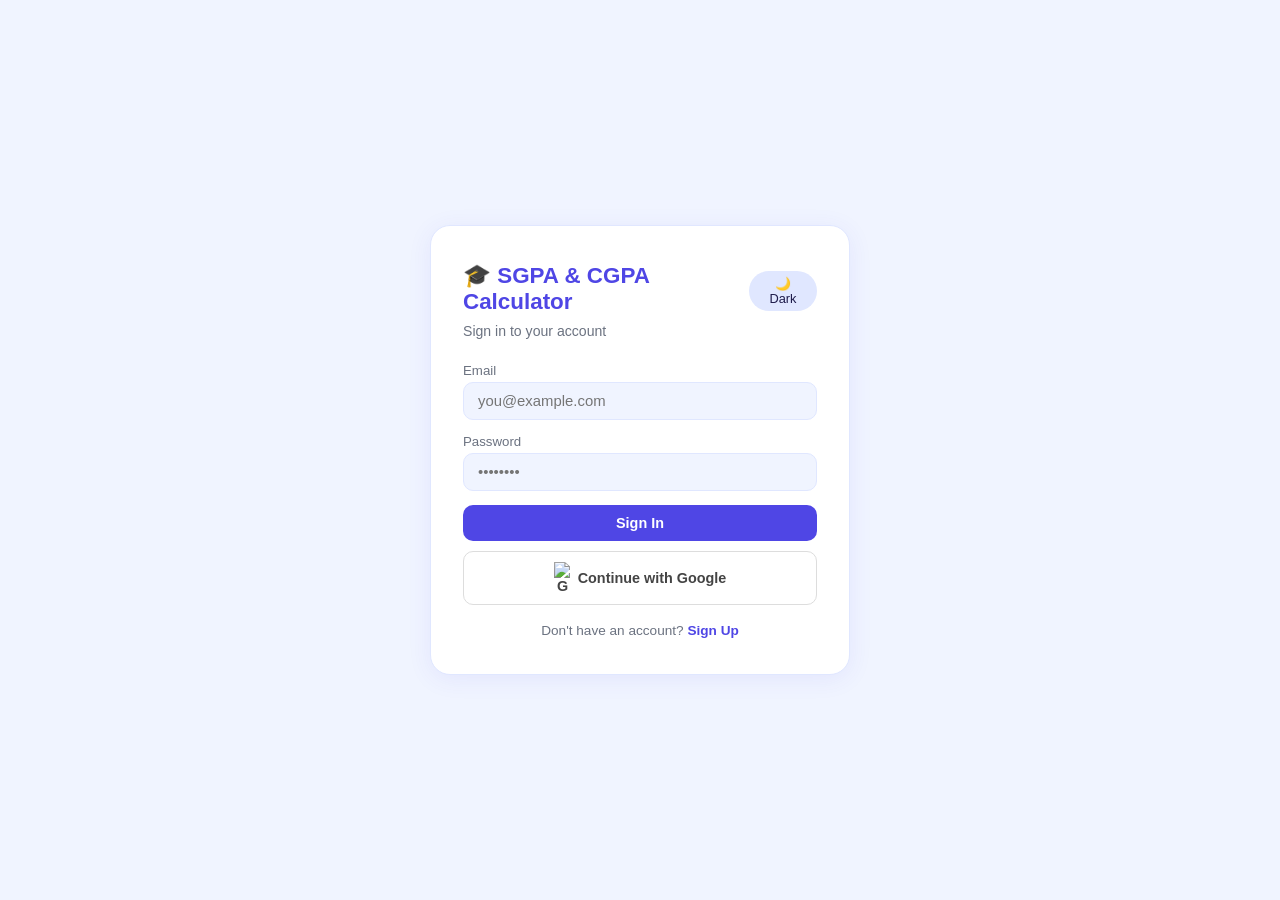
==== index.html @ bb7c7a01 "NEW FILES Madhu this is sgpa & cgpa calculator" ====
<!DOCTYPE html>
<html lang="en" data-theme="light">
<head>
  <meta charset="UTF-8"/>
  <meta name="viewport" content="width=device-width, initial-scale=1.0"/>
  <title>Login — SGPA & CGPA  Calculator</title>
  <link rel="stylesheet" href="style.css"/>
</head>
<body>
<div class="auth-wrap">
  <div class="auth-card">
    <div class="auth-top">
      <h2>&#127891; SGPA & CGPA  Calculator</h2>
      <button class="dark-toggle" onclick="toggleDark()" style="background:var(--border);color:var(--text);border:none;padding:5px 12px;border-radius:20px;cursor:pointer;font-size:.8rem;">&#127769; Dark</button>
    </div>
    <p class="subtitle" id="authSubtitle">Sign in to your account</p>

    <!-- Login -->
    <div id="loginForm">
      <div class="form-group">
        <label>Email</label>
        <input type="email" id="loginEmail" placeholder="you@example.com"/>
      </div>
      <div class="form-group">
        <label>Password</label>
        <input type="password" id="loginPassword" placeholder="&#8226;&#8226;&#8226;&#8226;&#8226;&#8226;&#8226;&#8226;"/>
      </div>
      <div id="loginError" class="error"></div>
      <button class="btn btn-primary btn-full" onclick="handleLogin()">Sign In</button>
      <button class="btn btn-google" onclick="handleGoogle('login')">
        <img src="https://www.gstatic.com/firebasejs/ui/2.0.0/images/auth/google.svg" width="18" alt="G"/> Continue with Google
      </button>
      <div class="auth-switch">Don't have an account? <a onclick="switchForm('signup')">Sign Up</a></div>
    </div>

    <!-- Signup -->
    <div id="signupForm" style="display:none;">
      <div class="form-group">
        <label>Full Name</label>
        <input type="text" id="signupName" placeholder="Your Name"/>
      </div>
      <div class="form-group">
        <label>Email</label>
        <input type="email" id="signupEmail" placeholder="you@example.com"/>
      </div>
      <div class="form-group">
        <label>Password</label>
        <input type="password" id="signupPassword" placeholder="Min 6 characters"/>
      </div>
      <div id="signupError" class="error"></div>
      <button class="btn btn-primary btn-full" onclick="handleSignup()">Create Account</button>
      <button class="btn btn-google" onclick="handleGoogle('signup')">
        <img src="https://www.gstatic.com/firebasejs/ui/2.0.0/images/auth/google.svg" width="18" alt="G"/> Continue with Google
      </button>
      <div class="auth-switch">Already have an account? <a onclick="switchForm('login')">Sign In</a></div>
    </div>
  </div>
</div>

<script type="module">
  import { redirectIfLoggedIn, signUp, signIn, googleSignIn, friendlyError, initDarkMode, toggleDark } from "./app.js";
  window.toggleDark = toggleDark;
  initDarkMode();
  redirectIfLoggedIn();

  window.switchForm = mode => {
    const login = mode === "login";
    document.getElementById("loginForm").style.display  = login ? "" : "none";
    document.getElementById("signupForm").style.display = login ? "none" : "";
    document.getElementById("authSubtitle").textContent = login ? "Sign in to your account" : "Create a new account";
    document.getElementById("loginError").textContent   = "";
    document.getElementById("signupError").textContent  = "";
  };

  window.handleLogin = async () => {
    const email = document.getElementById("loginEmail").value.trim();
    const pass  = document.getElementById("loginPassword").value;
    const err   = document.getElementById("loginError");
    err.textContent = "";
    if (!email || !pass) { err.textContent = "Please fill in all fields."; return; }
    try { await signIn(email, pass); location.href = "dashboard.html"; }
    catch(e) { err.textContent = friendlyError(e.code); }
  };

  window.handleSignup = async () => {
    const name  = document.getElementById("signupName").value.trim();
    const email = document.getElementById("signupEmail").value.trim();
    const pass  = document.getElementById("signupPassword").value;
    const err   = document.getElementById("signupError");
    err.textContent = "";
    if (!name || !email || !pass) { err.textContent = "Please fill in all fields."; return; }
    if (pass.length < 6) { err.textContent = "Password must be at least 6 characters."; return; }
    try { await signUp(name, email, pass); location.href = "dashboard.html"; }
    catch(e) { err.textContent = friendlyError(e.code); }
  };

  window.handleGoogle = async form => {
    const errId = form === "signup" ? "signupError" : "loginError";
    try { await googleSignIn(); location.href = "dashboard.html"; }
    catch(e) { document.getElementById(errId).textContent = friendlyError(e.code); }
  };

  document.addEventListener("keydown", e => {
    if (e.key !== "Enter") return;
    const loginVisible = document.getElementById("loginForm").style.display !== "none";
    loginVisible ? handleLogin() : handleSignup();
  });
</script>
</body>
</html>
---- style.css ----
:root {
  --bg:#f0f4ff; --card:#ffffff; --primary:#4f46e5; --primary-light:#818cf8;
  --text:#1e1b4b; --subtext:#6b7280; --border:#e0e7ff;
  --success:#10b981; --danger:#ef4444;
  --shadow:0 4px 24px rgba(79,70,229,0.08);
}
[data-theme="dark"] {
  --bg:#0f172a; --card:#1e293b; --primary:#818cf8; --primary-light:#4f46e5;
  --text:#e2e8f0; --subtext:#94a3b8; --border:#334155;
  --shadow:0 4px 24px rgba(0,0,0,0.3);
}
*{box-sizing:border-box;margin:0;padding:0;}
body{font-family:'Segoe UI',sans-serif;background:var(--bg);color:var(--text);
  transition:background .3s,color .3s;min-height:100vh;}

/* header */
header{background:var(--primary);color:#fff;padding:14px 24px;display:flex;
  align-items:center;justify-content:space-between;position:sticky;top:0;z-index:100;
  box-shadow:0 2px 12px rgba(79,70,229,.3);}
header h1{font-size:1.1rem;font-weight:700;}
header p{font-size:.72rem;opacity:.85;}
.header-right{display:flex;align-items:center;gap:10px;}
.dark-toggle,.logout-btn{background:rgba(255,255,255,.2);border:none;color:#fff;
  padding:6px 14px;border-radius:20px;cursor:pointer;font-size:.82rem;transition:background .2s;}
.dark-toggle:hover,.logout-btn:hover{background:rgba(255,255,255,.35);}
.user-chip{font-size:.76rem;background:rgba(255,255,255,.15);padding:4px 12px;
  border-radius:20px;max-width:160px;overflow:hidden;text-overflow:ellipsis;white-space:nowrap;}

/* nav */
nav{display:flex;gap:4px;background:var(--card);padding:10px 24px;
  border-bottom:1px solid var(--border);overflow-x:auto;}
nav a{padding:8px 16px;border-radius:8px;text-decoration:none;color:var(--subtext);
  font-size:.88rem;font-weight:500;white-space:nowrap;transition:all .2s;}
nav a.active,nav a:hover{background:var(--primary);color:#fff;}

/* page */
.page{padding:24px;max-width:860px;margin:0 auto;}

/* card */
.card{background:var(--card);border-radius:16px;padding:24px;
  box-shadow:var(--shadow);border:1px solid var(--border);margin-bottom:20px;}
.card h2{font-size:1.05rem;margin-bottom:16px;color:var(--primary);}

/* form */
label{font-size:.83rem;color:var(--subtext);display:block;margin-bottom:4px;}
select,input[type="number"],input[type="text"],
input[type="email"],input[type="password"]{
  width:100%;padding:10px 14px;border:1.5px solid var(--border);border-radius:10px;
  background:var(--bg);color:var(--text);font-size:.93rem;outline:none;transition:border .2s;}
select:focus,input:focus{border-color:var(--primary);}
.form-group{margin-bottom:14px;}

/* buttons */
.btn{padding:10px 22px;border:none;border-radius:10px;cursor:pointer;
  font-size:.9rem;font-weight:600;transition:all .2s;display:inline-flex;
  align-items:center;gap:6px;text-decoration:none;}
.btn-primary{background:var(--primary);color:#fff;}
.btn-primary:hover{opacity:.88;}
.btn-danger{background:var(--danger);color:#fff;}
.btn-danger:hover{opacity:.88;}
.btn-success{background:var(--success);color:#fff;}
.btn-success:hover{opacity:.88;}
.btn-outline{background:transparent;border:1.5px solid var(--primary);color:var(--primary);}
.btn-outline:hover{background:var(--primary);color:#fff;}
.btn-google{background:#fff;color:#444;border:1.5px solid #ddd;width:100%;
  justify-content:center;margin-top:10px;font-weight:600;}
.btn-google:hover{background:#f5f5f5;}
.btn-full{width:100%;justify-content:center;}
.btn-row{display:flex;gap:10px;flex-wrap:wrap;margin-top:16px;}
.btn-sm{padding:6px 14px;font-size:.82rem;}

/* subject rows */
.subject-row{display:grid;grid-template-columns:2fr 1fr 1fr auto;
  gap:10px;align-items:end;margin-bottom:12px;}
@media(max-width:600px){
  .subject-row{grid-template-columns:1fr 1fr;}
  .subject-row .sub-name{grid-column:1/-1;}
  .subject-row .remove-btn{grid-column:1/-1;}
}
.remove-btn{background:var(--danger);color:#fff;border:none;border-radius:8px;
  padding:10px 14px;cursor:pointer;font-size:1rem;}

/* result boxes */
.result-box{background:linear-gradient(135deg,var(--primary),var(--primary-light));
  color:#fff;border-radius:14px;padding:20px 24px;text-align:center;margin-top:16px;}
.result-box .value{font-size:2.6rem;font-weight:800;}
.result-box .sub{font-size:.88rem;opacity:.85;margin-top:3px;}
.result-box .perf{font-size:.95rem;font-weight:700;margin-top:6px;}
.cgpa-result-box{background:linear-gradient(135deg,#10b981,#059669);
  color:#fff;border-radius:14px;padding:20px 24px;text-align:center;margin-top:16px;}
.cgpa-result-box .value{font-size:2.6rem;font-weight:800;}
.cgpa-result-box .sub{font-size:.88rem;opacity:.85;margin-top:3px;}
.cgpa-result-box .perf{font-size:.95rem;font-weight:700;margin-top:6px;}

/* semester list */
.semester-list{display:flex;flex-direction:column;gap:10px;}
.sem-item{display:flex;align-items:center;justify-content:space-between;
  background:var(--bg);border:1.5px solid var(--border);border-radius:10px;padding:12px 16px;}
.sem-item .sem-info span{font-weight:600;}
.sem-item .sgpa-val{color:var(--primary);font-size:1.05rem;font-weight:700;}
.sem-actions{display:flex;align-items:center;gap:8px;}

/* badge */
.badge{display:inline-block;padding:3px 10px;border-radius:20px;font-size:.76rem;
  font-weight:600;background:var(--primary);color:#fff;margin-left:8px;}

/* grade table */
.table-wrap{overflow-x:auto;-webkit-overflow-scrolling:touch;}
.grade-table{width:100%;border-collapse:collapse;font-size:.88rem;}
.grade-table th,.grade-table td{padding:10px 14px;border:1px solid var(--border);text-align:center;}
.grade-table th{background:var(--primary);color:#fff;}
.grade-table tr:nth-child(even){background:var(--bg);}
@media(max-width:600px){
  .grade-table th,.grade-table td{padding:7px 8px;font-size:.78rem;}
}

/* error / info */
.error{color:var(--danger);font-size:.82rem;margin-top:6px;}
.info{color:var(--subtext);font-size:.85rem;margin-top:6px;}

/* auth */
.auth-wrap{min-height:100vh;display:flex;align-items:center;
  justify-content:center;padding:24px;background:var(--bg);}
.auth-card{background:var(--card);border-radius:20px;padding:36px 32px;
  width:100%;max-width:420px;box-shadow:var(--shadow);border:1px solid var(--border);}
.auth-card h2{font-size:1.4rem;color:var(--primary);margin-bottom:4px;}
.auth-card .subtitle{color:var(--subtext);font-size:.88rem;margin-bottom:24px;}
.auth-top{display:flex;justify-content:space-between;align-items:center;margin-bottom:4px;}
.auth-switch{text-align:center;margin-top:18px;font-size:.85rem;color:var(--subtext);}
.auth-switch a{color:var(--primary);cursor:pointer;font-weight:600;text-decoration:none;}

/* dashboard stats */
.stats-grid{display:grid;grid-template-columns:repeat(auto-fit,minmax(140px,1fr));
  gap:14px;margin-bottom:20px;}
.stat-card{background:var(--card);border:1px solid var(--border);border-radius:14px;
  padding:18px;text-align:center;box-shadow:var(--shadow);}
.stat-card .stat-val{font-size:1.9rem;font-weight:800;color:var(--primary);}
.stat-card .stat-lbl{font-size:.76rem;color:var(--subtext);margin-top:4px;}

/* hero */
.hero{text-align:center;padding:28px 20px 14px;}
.hero h2{font-size:1.6rem;font-weight:800;color:var(--primary);}
.hero p{color:var(--subtext);margin-top:8px;font-size:.93rem;}

/* feature grid */
.feature-grid{display:grid;grid-template-columns:repeat(auto-fit,minmax(160px,1fr));
  gap:14px;margin-top:20px;}
.feature-card{background:var(--card);border:1px solid var(--border);border-radius:14px;
  padding:18px;text-align:center;box-shadow:var(--shadow);}
.feature-card .icon{font-size:1.8rem;margin-bottom:8px;}
.feature-card h3{font-size:.92rem;color:var(--primary);}
.feature-card p{font-size:.8rem;color:var(--subtext);margin-top:4px;}

/* chart */
#sgpaChart{max-height:260px;}

/* sem select row */
.sem-select-row{display:flex;gap:12px;align-items:end;margin-bottom:16px;}
.sem-select-row>div{flex:1;}

/* instructions */
.instructions ol{padding-left:20px;}
.instructions li{margin-bottom:8px;color:var(--subtext);font-size:.9rem;}
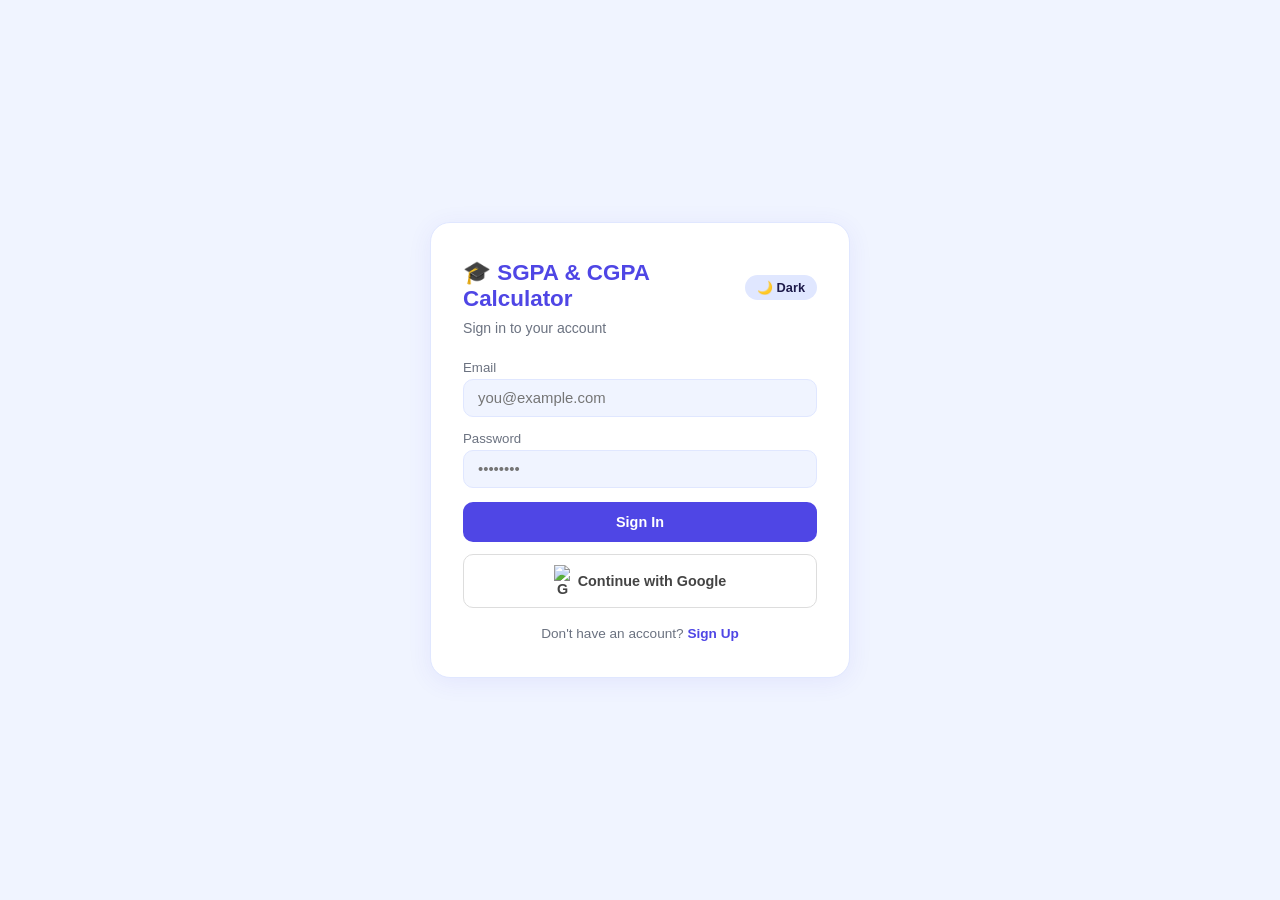
==== commit 60b6e923: "2.2" ====
--- a/index.html
+++ b/index.html
@@ -1,110 +1,120 @@
-<!DOCTYPE html>
-<html lang="en" data-theme="light">
-<head>
-  <meta charset="UTF-8"/>
-  <meta name="viewport" content="width=device-width, initial-scale=1.0"/>
-  <title>Login — SGPA & CGPA  Calculator</title>
-  <link rel="stylesheet" href="style.css"/>
-</head>
-<body>
-<div class="auth-wrap">
-  <div class="auth-card">
-    <div class="auth-top">
-      <h2>&#127891; SGPA & CGPA  Calculator</h2>
-      <button class="dark-toggle" onclick="toggleDark()" style="background:var(--border);color:var(--text);border:none;padding:5px 12px;border-radius:20px;cursor:pointer;font-size:.8rem;">&#127769; Dark</button>
-    </div>
-    <p class="subtitle" id="authSubtitle">Sign in to your account</p>
-
-    <!-- Login -->
-    <div id="loginForm">
-      <div class="form-group">
-        <label>Email</label>
-        <input type="email" id="loginEmail" placeholder="you@example.com"/>
-      </div>
-      <div class="form-group">
-        <label>Password</label>
-        <input type="password" id="loginPassword" placeholder="&#8226;&#8226;&#8226;&#8226;&#8226;&#8226;&#8226;&#8226;"/>
-      </div>
-      <div id="loginError" class="error"></div>
-      <button class="btn btn-primary btn-full" onclick="handleLogin()">Sign In</button>
-      <button class="btn btn-google" onclick="handleGoogle('login')">
-        <img src="https://www.gstatic.com/firebasejs/ui/2.0.0/images/auth/google.svg" width="18" alt="G"/> Continue with Google
-      </button>
-      <div class="auth-switch">Don't have an account? <a onclick="switchForm('signup')">Sign Up</a></div>
-    </div>
-
-    <!-- Signup -->
-    <div id="signupForm" style="display:none;">
-      <div class="form-group">
-        <label>Full Name</label>
-        <input type="text" id="signupName" placeholder="Your Name"/>
-      </div>
-      <div class="form-group">
-        <label>Email</label>
-        <input type="email" id="signupEmail" placeholder="you@example.com"/>
-      </div>
-      <div class="form-group">
-        <label>Password</label>
-        <input type="password" id="signupPassword" placeholder="Min 6 characters"/>
-      </div>
-      <div id="signupError" class="error"></div>
-      <button class="btn btn-primary btn-full" onclick="handleSignup()">Create Account</button>
-      <button class="btn btn-google" onclick="handleGoogle('signup')">
-        <img src="https://www.gstatic.com/firebasejs/ui/2.0.0/images/auth/google.svg" width="18" alt="G"/> Continue with Google
-      </button>
-      <div class="auth-switch">Already have an account? <a onclick="switchForm('login')">Sign In</a></div>
-    </div>
-  </div>
-</div>
-
-<script type="module">
-  import { redirectIfLoggedIn, signUp, signIn, googleSignIn, friendlyError, initDarkMode, toggleDark } from "./app.js";
-  window.toggleDark = toggleDark;
-  initDarkMode();
-  redirectIfLoggedIn();
-
-  window.switchForm = mode => {
-    const login = mode === "login";
-    document.getElementById("loginForm").style.display  = login ? "" : "none";
-    document.getElementById("signupForm").style.display = login ? "none" : "";
-    document.getElementById("authSubtitle").textContent = login ? "Sign in to your account" : "Create a new account";
-    document.getElementById("loginError").textContent   = "";
-    document.getElementById("signupError").textContent  = "";
-  };
-
-  window.handleLogin = async () => {
-    const email = document.getElementById("loginEmail").value.trim();
-    const pass  = document.getElementById("loginPassword").value;
-    const err   = document.getElementById("loginError");
-    err.textContent = "";
-    if (!email || !pass) { err.textContent = "Please fill in all fields."; return; }
-    try { await signIn(email, pass); location.href = "dashboard.html"; }
-    catch(e) { err.textContent = friendlyError(e.code); }
-  };
-
-  window.handleSignup = async () => {
-    const name  = document.getElementById("signupName").value.trim();
-    const email = document.getElementById("signupEmail").value.trim();
-    const pass  = document.getElementById("signupPassword").value;
-    const err   = document.getElementById("signupError");
-    err.textContent = "";
-    if (!name || !email || !pass) { err.textContent = "Please fill in all fields."; return; }
-    if (pass.length < 6) { err.textContent = "Password must be at least 6 characters."; return; }
-    try { await signUp(name, email, pass); location.href = "dashboard.html"; }
-    catch(e) { err.textContent = friendlyError(e.code); }
-  };
-
-  window.handleGoogle = async form => {
-    const errId = form === "signup" ? "signupError" : "loginError";
-    try { await googleSignIn(); location.href = "dashboard.html"; }
-    catch(e) { document.getElementById(errId).textContent = friendlyError(e.code); }
-  };
-
-  document.addEventListener("keydown", e => {
-    if (e.key !== "Enter") return;
-    const loginVisible = document.getElementById("loginForm").style.display !== "none";
-    loginVisible ? handleLogin() : handleSignup();
-  });
-</script>
-</body>
-</html>
+<!DOCTYPE html>
+<html lang="en" data-theme="light">
+<head>
+  <meta charset="UTF-8"/>
+  <meta name="viewport" content="width=device-width, initial-scale=1.0"/>
+  <title> — SGPA & CGPA  Calculator</title>
+  <link rel="stylesheet" href="style.css?v=2"/>
+</head>
+<body>
+<div class="auth-wrap">
+  <div class="auth-card">
+    <div class="auth-top">
+      <h2>&#127891; SGPA & CGPA  Calculator</h2>
+      <button class="dark-toggle" onclick="toggleDark()" style="background:var(--border);color:var(--text);border:none;padding:5px 12px;border-radius:20px;cursor:pointer;font-size:.8rem;">&#127769; Dark</button>
+    </div>
+    <p class="subtitle" id="authSubtitle">Sign in to your account</p>
+
+    <!-- Login -->
+    <div id="loginForm">
+      <div class="form-group">
+        <label>Email</label>
+        <input type="email" id="loginEmail" placeholder="you@example.com"/>
+      </div>
+      <div class="form-group">
+        <label>Password</label>
+        <input type="password" id="loginPassword" placeholder="&#8226;&#8226;&#8226;&#8226;&#8226;&#8226;&#8226;&#8226;"/>
+      </div>
+      <div id="loginError" class="error"></div>
+      <button class="btn btn-primary btn-full" onclick="handleLogin()">Sign In</button>
+      <button class="btn btn-google" onclick="handleGoogle('login')">
+        <img src="https://www.gstatic.com/firebasejs/ui/2.0.0/images/auth/google.svg" width="18" alt="G"/> Continue with Google
+      </button>
+      <div class="auth-switch">Don't have an account? <a onclick="switchForm('signup')">Sign Up</a></div>
+    </div>
+
+    <!-- Signup -->
+    <div id="signupForm" style="display:none;">
+      <div class="form-group">
+        <label>Full Name</label>
+        <input type="text" id="signupName" placeholder="Your Name"/>
+      </div>
+      <div class="form-group">
+        <label>Roll Number</label>
+        <input type="text" id="signupRoll" placeholder="Your Roll No"/>
+      </div>
+      <div class="form-group">
+        <label>Branch</label>
+        <input type="text" id="signupBranch" placeholder="Your Branch"/>
+      </div>
+      <div class="form-group">
+        <label>Email</label>
+        <input type="email" id="signupEmail" placeholder="you@example.com"/>
+      </div>
+      <div class="form-group">
+        <label>Password</label>
+        <input type="password" id="signupPassword" placeholder="Min 6 characters"/>
+      </div>
+      <div id="signupError" class="error"></div>
+      <button class="btn btn-primary btn-full" onclick="handleSignup()">Create Account</button>
+      <button class="btn btn-google" onclick="handleGoogle('signup')">
+        <img src="https://www.gstatic.com/firebasejs/ui/2.0.0/images/auth/google.svg" width="18" alt="G"/> Continue with Google
+      </button>
+      <div class="auth-switch">Already have an account? <a onclick="switchForm('login')">Sign In</a></div>
+    </div>
+  </div>
+</div>
+
+<script type="module">
+  import { redirectIfLoggedIn, signUp, signIn, googleSignIn, friendlyError, initDarkMode, toggleDark } from "./app.js";
+  window.toggleDark = toggleDark;
+  initDarkMode();
+  redirectIfLoggedIn();
+
+  window.switchForm = mode => {
+    const login = mode === "login";
+    document.getElementById("loginForm").style.display  = login ? "" : "none";
+    document.getElementById("signupForm").style.display = login ? "none" : "";
+    document.getElementById("authSubtitle").textContent = login ? "Sign in to your account" : "Create a new account";
+    document.getElementById("loginError").textContent   = "";
+    document.getElementById("signupError").textContent  = "";
+  };
+
+  window.handleLogin = async () => {
+    const email = document.getElementById("loginEmail").value.trim();
+    const pass  = document.getElementById("loginPassword").value;
+    const err   = document.getElementById("loginError");
+    err.textContent = "";
+    if (!email || !pass) { err.textContent = "Please fill in all fields."; return; }
+    try { await signIn(email, pass); location.href = "dashboard.html"; }
+    catch(e) { err.textContent = friendlyError(e.code); }
+  };
+
+  window.handleSignup = async () => {
+    const name   = document.getElementById("signupName").value.trim();
+    const roll   = document.getElementById("signupRoll").value.trim();
+    const branch = document.getElementById("signupBranch").value.trim();
+    const email  = document.getElementById("signupEmail").value.trim();
+    const pass   = document.getElementById("signupPassword").value;
+    const err    = document.getElementById("signupError");
+    err.textContent = "";
+    if (!name || !roll || !branch || !email || !pass) { err.textContent = "Please fill in all fields."; return; }
+    if (pass.length < 6) { err.textContent = "Password must be at least 6 characters."; return; }
+    try { await signUp(name, email, pass, roll, branch); location.href = "dashboard.html"; }
+    catch(e) { err.textContent = friendlyError(e.code); }
+  };
+
+  window.handleGoogle = async form => {
+    const errId = form === "signup" ? "signupError" : "loginError";
+    try { await googleSignIn(); location.href = "dashboard.html"; }
+    catch(e) { document.getElementById(errId).textContent = friendlyError(e.code); }
+  };
+
+  document.addEventListener("keydown", e => {
+    if (e.key !== "Enter") return;
+    const loginVisible = document.getElementById("loginForm").style.display !== "none";
+    loginVisible ? handleLogin() : handleSignup();
+  });
+</script>
+</body>
+</html>
--- a/style.css
+++ b/style.css
@@ -13,72 +13,663 @@
 body{font-family:'Segoe UI',sans-serif;background:var(--bg);color:var(--text);
   transition:background .3s,color .3s;min-height:100vh;}
 
-/* header */
-header{background:var(--primary);color:#fff;padding:14px 24px;display:flex;
-  align-items:center;justify-content:space-between;position:sticky;top:0;z-index:100;
-  box-shadow:0 2px 12px rgba(79,70,229,.3);}
-header h1{font-size:1.1rem;font-weight:700;}
-header p{font-size:.72rem;opacity:.85;}
-.header-right{display:flex;align-items:center;gap:10px;}
-.dark-toggle,.logout-btn{background:rgba(255,255,255,.2);border:none;color:#fff;
-  padding:6px 14px;border-radius:20px;cursor:pointer;font-size:.82rem;transition:background .2s;}
-.dark-toggle:hover,.logout-btn:hover{background:rgba(255,255,255,.35);}
-.user-chip{font-size:.76rem;background:rgba(255,255,255,.15);padding:4px 12px;
-  border-radius:20px;max-width:160px;overflow:hidden;text-overflow:ellipsis;white-space:nowrap;}
-
-/* nav */
-nav{display:flex;gap:4px;background:var(--card);padding:10px 24px;
-  border-bottom:1px solid var(--border);overflow-x:auto;}
-nav a{padding:8px 16px;border-radius:8px;text-decoration:none;color:var(--subtext);
-  font-size:.88rem;font-weight:500;white-space:nowrap;transition:all .2s;}
-nav a.active,nav a:hover{background:var(--primary);color:#fff;}
-
-/* page */
-.page{padding:24px;max-width:860px;margin:0 auto;}
-
-/* card */
-.card{background:var(--card);border-radius:16px;padding:24px;
-  box-shadow:var(--shadow);border:1px solid var(--border);margin-bottom:20px;}
-.card h2{font-size:1.05rem;margin-bottom:16px;color:var(--primary);}
-
-/* form */
-label{font-size:.83rem;color:var(--subtext);display:block;margin-bottom:4px;}
+/* mobile viewport fixes */
+@media screen and (max-width: 480px) {
+  body{font-size:14px;}
+  html{font-size:14px;}
+}
+
+/* MOBILE-FIRST HEADER */
+
+/* Base header - Mobile (320px+) */
+.modern-header{
+  width:100%;
+  margin:0;
+  padding:0;
+  position:sticky;
+  top:0;
+  z-index:100;
+  box-shadow:0 6px 24px rgba(79,70,229,0.15);
+}
+
+.header-container{
+  width:100%;
+  background:linear-gradient(135deg, #8b5cf6 0%, #6366f1 100%);
+  color:#fff;
+  padding:12px 16px;
+  display:flex;
+  flex-direction:column;
+  align-items:center;
+  gap:8px;
+  min-height:80px;
+  box-sizing:border-box;
+}
+
+/* Header sections - Mobile */
+.header-left{
+  width:100%;
+  text-align:center;
+}
+.header-left .app-title h1{
+  font-size:1.1rem;
+  font-weight:800;
+  margin:0;
+  letter-spacing:-0.5px;
+}
+
+.header-center{
+  width:100%;
+  text-align:center;
+}
+.welcome-text{
+  font-size:0.9rem;
+  font-weight:600;
+  margin:0;
+  opacity:0.95;
+  letter-spacing:0.3px;
+}
+
+.header-right{
+  width:100%;
+  display:flex;
+  justify-content:center;
+  align-items:center;
+}
+
+.profile-container{
+  width:50px;
+  height:50px;
+  border-radius:50%;
+  border:2px solid rgba(255,255,255,0.95);
+  background:rgba(255,255,255,0.1);
+  box-shadow:0 4px 12px rgba(0,0,0,0.25);
+  padding:0;
+  overflow:hidden;
+  flex-shrink:0;
+}
+
+.profile-image{
+  width:100%;
+  height:100%;
+  border-radius:50%;
+  object-fit:cover;
+  display:block;
+  background:#f0f4ff;
+}
+
+/* Header controls - Mobile */
+.header-controls{
+  width:100%;
+  background:linear-gradient(135deg, rgba(139,92,246,0.9) 0%, rgba(99,102,241,0.9) 100%);
+  padding:8px 16px;
+  display:flex;
+  align-items:center;
+  justify-content:space-between;
+  gap:8px;
+  border-top:1px solid rgba(255,255,255,0.15);
+  box-sizing:border-box;
+}
+
+.dark-toggle,.logout-btn{
+  background:rgba(255,255,255,0.12);
+  border:1px solid rgba(255,255,255,0.3);
+  color:#fff;
+  padding:6px 12px;
+  border-radius:6px;
+  cursor:pointer;
+  font-size:0.75rem;
+  font-weight:600;
+  transition:all 0.3s ease;
+  white-space:nowrap;
+  flex:1;
+  text-align:center;
+}
+
+.dark-toggle:hover,.logout-btn:hover{
+  background:rgba(255,255,255,0.2);
+  border-color:rgba(255,255,255,0.5);
+  transform:translateY(-1px);
+}
+
+.user-chip{
+  font-size:0.7rem;
+  background:rgba(255,255,255,0.12);
+  padding:4px 8px;
+  border-radius:16px;
+  max-width:120px;
+  overflow:hidden;
+  text-overflow:ellipsis;
+  white-space:nowrap;
+  border:1px solid rgba(255,255,255,0.3);
+  color:#fff;
+  flex-shrink:0;
+}
+
+/* Tablet header (768px+) */
+@media(min-width:768px){
+  .header-container{
+    flex-direction:row;
+    justify-content:space-between;
+    padding:16px 24px;
+    min-height:90px;
+    gap:16px;
+  }
+
+  .header-left{
+    flex:0 1 auto;
+    max-width:30%;
+    text-align:left;
+  }
+  .header-left .app-title h1{
+    font-size:1.3rem;
+  }
+
+  .header-center{
+    flex:1;
+    text-align:center;
+    min-width:200px;
+  }
+  .welcome-text{
+    font-size:1rem;
+  }
+
+  .header-right{
+    flex:0 0 auto;
+    justify-content:flex-end;
+  }
+
+  .profile-container{
+    width:60px;
+    height:60px;
+    border-width:3px;
+  }
+
+  .header-controls{
+    padding:10px 24px;
+    justify-content:flex-end;
+    gap:12px;
+  }
+
+  .dark-toggle,.logout-btn{
+    padding:8px 16px;
+    font-size:0.85rem;
+    flex:0 0 auto;
+  }
+
+  .user-chip{
+    font-size:0.8rem;
+    padding:6px 14px;
+    max-width:160px;
+  }
+}
+
+/* Desktop header (1024px+) */
+@media(min-width:1024px){
+  .header-container{
+    padding:20px 32px;
+    min-height:95px;
+  }
+
+  .header-left .app-title h1{
+    font-size:1.4rem;
+  }
+
+  .welcome-text{
+    font-size:1.05rem;
+  }
+
+  .profile-container{
+    width:66px;
+    height:66px;
+  }
+
+  .header-controls{
+    padding:12px 32px;
+  }
+
+  .dark-toggle,.logout-btn{
+    padding:8px 16px;
+  }
+}
+
+/* MOBILE-FIRST NAVIGATION */
+
+/* Base nav - Mobile (320px+) */
+nav{
+  width:100%;
+  display:flex;
+  gap:2px;
+  background:var(--card);
+  padding:8px 12px;
+  border-bottom:1px solid var(--border);
+  overflow-x:auto;
+  -webkit-overflow-scrolling:touch;
+}
+
+nav a{
+  padding:6px 8px;
+  border-radius:6px;
+  text-decoration:none;
+  color:var(--subtext);
+  font-size:0.75rem;
+  font-weight:500;
+  white-space:nowrap;
+  transition:all 0.2s;
+  flex-shrink:0;
+}
+
+nav a.active,nav a:hover{
+  background:var(--primary);
+  color:#fff;
+}
+
+/* Tablet nav (768px+) */
+@media(min-width:768px){
+  nav{
+    padding:10px 20px;
+    gap:4px;
+  }
+
+  nav a{
+    padding:8px 14px;
+    font-size:0.85rem;
+  }
+}
+
+/* Desktop nav (1024px+) */
+@media(min-width:1024px){
+  nav{
+    padding:10px 24px;
+  }
+
+  nav a{
+    padding:8px 16px;
+    font-size:0.88rem;
+  }
+}
+
+/* MOBILE-FIRST APPROACH */
+
+/* Base styles - Mobile First (320px+) */
+.page{
+  width:100%;
+  padding:12px;
+  margin:0;
+  display:grid;
+  grid-template-columns:1fr;
+  gap:16px;
+}
+
+/* Tablet styles (768px+) */
+@media(min-width:768px){
+  .page{
+    padding:20px;
+    gap:20px;
+    max-width:1200px;
+    margin:0 auto;
+  }
+}
+
+/* Desktop styles (1024px+) */
+@media(min-width:1024px){
+  .page{
+    grid-template-columns:1fr 320px;
+    gap:24px;
+    padding:24px;
+  }
+}
+
+/* Large desktop (1200px+) */
+@media(min-width:1200px){
+  .page{
+    max-width:1400px;
+  }
+}
+
+.sidebar{display:flex;flex-direction:column;gap:20px;}
+
+.profile-card{position:sticky;top:90px;}
+.profile-top{display:flex;align-items:center;gap:14px;margin-bottom:18px;}
+.profile-image{width:72px;height:72px;border-radius:18px;overflow:hidden;border:2px solid var(--primary);background:var(--border);}
+.profile-image img{width:100%;height:100%;object-fit:cover;}
+.profile-meta h3{margin:0;font-size:1.05rem;color:var(--primary);}
+.profile-meta p{margin:4px 0 0;color:var(--subtext);font-size:.9rem;}
+.profile-meta .btn-sm{margin-top:10px;padding:6px 10px;}
+
+/* MOBILE-FIRST CARDS */
+
+/* Base cards - Mobile (320px+) */
+.card{
+  width:100%;
+  background:var(--card);
+  border-radius:12px;
+  padding:16px;
+  box-shadow:var(--shadow);
+  border:1px solid var(--border);
+  margin-bottom:16px;
+  box-sizing:border-box;
+}
+
+.card h2{
+  font-size:1.1rem;
+  margin-bottom:12px;
+  color:var(--primary);
+}
+
+/* Tablet cards (768px+) */
+@media(min-width:768px){
+  .card{
+    padding:20px;
+    margin-bottom:20px;
+    border-radius:14px;
+  }
+
+  .card h2{
+    font-size:1.15rem;
+    margin-bottom:14px;
+  }
+}
+
+/* Desktop cards (1024px+) */
+@media(min-width:1024px){
+  .card{
+    padding:24px;
+    margin-bottom:20px;
+    border-radius:16px;
+  }
+
+  .card h2{
+    font-size:1.05rem;
+    margin-bottom:16px;
+  }
+}
+
+/* MOBILE-FIRST FORM ELEMENTS */
+
+/* Base form elements - Mobile (320px+) */
+label{
+  display:block;
+  font-size:0.85rem;
+  color:var(--subtext);
+  margin-bottom:6px;
+  font-weight:500;
+}
+
 select,input[type="number"],input[type="text"],
 input[type="email"],input[type="password"]{
-  width:100%;padding:10px 14px;border:1.5px solid var(--border);border-radius:10px;
-  background:var(--bg);color:var(--text);font-size:.93rem;outline:none;transition:border .2s;}
-select:focus,input:focus{border-color:var(--primary);}
-.form-group{margin-bottom:14px;}
-
-/* buttons */
-.btn{padding:10px 22px;border:none;border-radius:10px;cursor:pointer;
-  font-size:.9rem;font-weight:600;transition:all .2s;display:inline-flex;
-  align-items:center;gap:6px;text-decoration:none;}
-.btn-primary{background:var(--primary);color:#fff;}
-.btn-primary:hover{opacity:.88;}
-.btn-danger{background:var(--danger);color:#fff;}
-.btn-danger:hover{opacity:.88;}
-.btn-success{background:var(--success);color:#fff;}
-.btn-success:hover{opacity:.88;}
-.btn-outline{background:transparent;border:1.5px solid var(--primary);color:var(--primary);}
-.btn-outline:hover{background:var(--primary);color:#fff;}
-.btn-google{background:#fff;color:#444;border:1.5px solid #ddd;width:100%;
-  justify-content:center;margin-top:10px;font-weight:600;}
-.btn-google:hover{background:#f5f5f5;}
-.btn-full{width:100%;justify-content:center;}
-.btn-row{display:flex;gap:10px;flex-wrap:wrap;margin-top:16px;}
-.btn-sm{padding:6px 14px;font-size:.82rem;}
-
-/* subject rows */
-.subject-row{display:grid;grid-template-columns:2fr 1fr 1fr auto;
-  gap:10px;align-items:end;margin-bottom:12px;}
+  width:100%;
+  padding:12px 16px;
+  border:1.5px solid var(--border);
+  border-radius:8px;
+  background:var(--bg);
+  color:var(--text);
+  font-size:16px; /* Prevent iOS zoom */
+  outline:none;
+  transition:border-color 0.2s;
+  box-sizing:border-box;
+}
+
+select:focus,input:focus{
+  border-color:var(--primary);
+}
+
+.form-group{
+  width:100%;
+  margin-bottom:16px;
+}
+
+/* Tablet forms (768px+) */
+@media(min-width:768px){
+  label{
+    font-size:0.83rem;
+    margin-bottom:4px;
+  }
+
+  select,input[type="number"],input[type="text"],
+  input[type="email"],input[type="password"]{
+    padding:10px 14px;
+    font-size:0.93rem;
+    border-radius:10px;
+  }
+
+  .form-group{
+    margin-bottom:14px;
+  }
+}
+
+/* MOBILE-FIRST BUTTONS */
+
+/* Base buttons - Mobile (320px+) */
+.btn{
+  display:inline-flex;
+  align-items:center;
+  justify-content:center;
+  gap:6px;
+  padding:12px 20px;
+  border:none;
+  border-radius:8px;
+  cursor:pointer;
+  font-size:0.9rem;
+  font-weight:600;
+  text-decoration:none;
+  transition:all 0.2s;
+  box-sizing:border-box;
+  min-height:44px; /* Touch target size */
+}
+
+.btn-primary{
+  background:var(--primary);
+  color:#fff;
+}
+
+.btn-primary:hover{
+  opacity:0.88;
+}
+
+.btn-danger{
+  background:var(--danger);
+  color:#fff;
+}
+
+.btn-danger:hover{
+  opacity:0.88;
+}
+
+.btn-success{
+  background:var(--success);
+  color:#fff;
+}
+
+.btn-success:hover{
+  opacity:0.88;
+}
+
+.btn-outline{
+  background:transparent;
+  border:1.5px solid var(--primary);
+  color:var(--primary);
+}
+
+.btn-outline:hover{
+  background:var(--primary);
+  color:#fff;
+}
+
+.btn-google{
+  background:#fff;
+  color:#444;
+  border:1.5px solid #ddd;
+  width:100%;
+  margin-top:12px;
+  font-weight:600;
+}
+
+.btn-google:hover{
+  background:#f5f5f5;
+}
+
+.btn-full{
+  width:100%;
+}
+
+.btn-row{
+  display:flex;
+  gap:8px;
+  flex-wrap:wrap;
+  margin-top:16px;
+}
+
+.btn-sm{
+  padding:8px 16px;
+  font-size:0.8rem;
+  min-height:36px;
+}
+
+/* Tablet buttons (768px+) */
+@media(min-width:768px){
+  .btn{
+    padding:10px 22px;
+    font-size:0.9rem;
+    border-radius:10px;
+    min-height:40px;
+  }
+
+  .btn-row{
+    gap:10px;
+    margin-top:16px;
+  }
+
+  .btn-sm{
+    padding:6px 14px;
+    font-size:0.82rem;
+  }
+}
+
+/* MOBILE-FIRST SUBJECT ROWS */
+
+/* Base subject rows - Mobile (320px+) */
+.subject-header{
+  width:100%;
+  display:grid;
+  grid-template-columns:1fr;
+  gap:8px;
+  align-items:center;
+  margin-bottom:12px;
+  font-size:0.8rem;
+  font-weight:600;
+  color:var(--subtext);
+  box-sizing:border-box;
+}
+
+.subject-header span{
+  padding:4px 8px;
+  background:var(--bg);
+  border-radius:6px;
+  text-align:center;
+  display:none; /* Hide labels on mobile */
+}
+
+.subject-header span:first-child{
+  display:block; /* Show subject name */
+}
+
+.subject-row{
+  width:100%;
+  display:grid;
+  grid-template-columns:1fr;
+  gap:8px;
+  align-items:stretch;
+  margin-bottom:12px;
+  padding:12px;
+  background:var(--card);
+  border-radius:8px;
+  border:1px solid var(--border);
+  box-sizing:border-box;
+}
+
+.subject-row .sub-name{
+  grid-column:1/-1;
+}
+
+.subject-row input, .subject-row select{
+  width:100%;
+  margin-top:0;
+  font-size:16px; /* Prevent iOS zoom */
+  box-sizing:border-box;
+}
+
+.remove-btn{
+  width:100%;
+  background:var(--danger);
+  color:#fff;
+  border:none;
+  border-radius:6px;
+  padding:10px;
+  cursor:pointer;
+  font-size:0.9rem;
+  margin-top:8px;
+  box-sizing:border-box;
+}
+
+/* Tablet subject rows (768px+) */
+@media(min-width:768px){
+  .subject-header{
+    grid-template-columns:2fr 1fr 1fr auto;
+    gap:10px;
+    font-size:0.85rem;
+    margin-bottom:10px;
+  }
+
+  .subject-header span{
+    display:block;
+    padding:0 6px;
+    background:transparent;
+    border-radius:0;
+  }
+
+  .subject-row{
+    grid-template-columns:2fr 1fr 1fr auto;
+    gap:10px;
+    padding:0;
+    background:transparent;
+    border:none;
+    border-radius:0;
+  }
+
+  .subject-row .sub-name label{
+    display:none;
+  }
+
+  .subject-row input, .subject-row select{
+    font-size:0.93rem;
+  }
+
+  .remove-btn{
+    width:auto;
+    margin-top:0;
+    padding:10px 14px;
+    font-size:1rem;
+  }
+}
+
+/* modal */
+.modal{position:fixed;top:0;left:0;width:100%;height:100%;background:rgba(0,0,0,0.5);
+  display:flex;align-items:center;justify-content:center;z-index:1000;}
+.modal-content{background:var(--bg);border-radius:16px;max-width:760px;width:95%;
+  max-height:85vh;overflow-y:auto;box-shadow:0 18px 40px rgba(0,0,0,0.35);}
+.modal-header{display:flex;justify-content:space-between;align-items:center;padding:20px;
+  border-bottom:1px solid var(--border);}
+.modal-header h3{margin:0;color:var(--primary);font-size:1.15rem;}
+.modal-close{background:none;border:none;font-size:1.6rem;color:var(--subtext);cursor:pointer;}
+.modal-body{padding:20px;}
+.modal-footer{display:flex;justify-content:end;gap:10px;padding:20px;border-top:1px solid var(--border);}
+
+/* responsive modal */
 @media(max-width:600px){
-  .subject-row{grid-template-columns:1fr 1fr;}
-  .subject-row .sub-name{grid-column:1/-1;}
-  .subject-row .remove-btn{grid-column:1/-1;}
-}
-.remove-btn{background:var(--danger);color:#fff;border:none;border-radius:8px;
-  padding:10px 14px;cursor:pointer;font-size:1rem;}
+  .modal-content{width:98%;max-height:90vh;}
+  .modal-header, .modal-body, .modal-footer{padding:16px;}
+  .modal-header h3{font-size:1rem;}
+}
 
 /* result boxes */
 .result-box{background:linear-gradient(135deg,var(--primary),var(--primary-light));
@@ -92,6 +683,14 @@
 .cgpa-result-box .sub{font-size:.88rem;opacity:.85;margin-top:3px;}
 .cgpa-result-box .perf{font-size:.95rem;font-weight:700;margin-top:6px;}
 
+/* responsive result boxes */
+@media(max-width:480px){
+  .result-box, .cgpa-result-box{padding:16px 20px;}
+  .result-box .value, .cgpa-result-box .value{font-size:2.2rem;}
+  .result-box .sub, .cgpa-result-box .sub{font-size:.8rem;}
+  .result-box .perf, .cgpa-result-box .perf{font-size:.9rem;}
+}
+
 /* semester list */
 .semester-list{display:flex;flex-direction:column;gap:10px;}
 .sem-item{display:flex;align-items:center;justify-content:space-between;
@@ -99,6 +698,14 @@
 .sem-item .sem-info span{font-weight:600;}
 .sem-item .sgpa-val{color:var(--primary);font-size:1.05rem;font-weight:700;}
 .sem-actions{display:flex;align-items:center;gap:8px;}
+
+/* responsive semester items */
+@media(max-width:480px){
+  .sem-item{flex-direction:column;align-items:flex-start;gap:8px;padding:10px 14px;}
+  .sem-item .sem-info span{font-size:.9rem;}
+  .sem-item .sgpa-val{font-size:1rem;}
+  .sem-actions{align-self:flex-end;}
+}
 
 /* badge */
 .badge{display:inline-block;padding:3px 10px;border-radius:20px;font-size:.76rem;
@@ -129,27 +736,193 @@
 .auth-switch{text-align:center;margin-top:18px;font-size:.85rem;color:var(--subtext);}
 .auth-switch a{color:var(--primary);cursor:pointer;font-weight:600;text-decoration:none;}
 
-/* dashboard stats */
-.stats-grid{display:grid;grid-template-columns:repeat(auto-fit,minmax(140px,1fr));
-  gap:14px;margin-bottom:20px;}
-.stat-card{background:var(--card);border:1px solid var(--border);border-radius:14px;
-  padding:18px;text-align:center;box-shadow:var(--shadow);}
-.stat-card .stat-val{font-size:1.9rem;font-weight:800;color:var(--primary);}
-.stat-card .stat-lbl{font-size:.76rem;color:var(--subtext);margin-top:4px;}
-
-/* hero */
-.hero{text-align:center;padding:28px 20px 14px;}
-.hero h2{font-size:1.6rem;font-weight:800;color:var(--primary);}
-.hero p{color:var(--subtext);margin-top:8px;font-size:.93rem;}
-
-/* feature grid */
-.feature-grid{display:grid;grid-template-columns:repeat(auto-fit,minmax(160px,1fr));
-  gap:14px;margin-top:20px;}
-.feature-card{background:var(--card);border:1px solid var(--border);border-radius:14px;
-  padding:18px;text-align:center;box-shadow:var(--shadow);}
-.feature-card .icon{font-size:1.8rem;margin-bottom:8px;}
-.feature-card h3{font-size:.92rem;color:var(--primary);}
-.feature-card p{font-size:.8rem;color:var(--subtext);margin-top:4px;}
+/* MOBILE-FIRST DASHBOARD COMPONENTS */
+
+/* Stats Grid - Mobile First */
+.stats-grid{
+  width:100%;
+  display:grid;
+  grid-template-columns:repeat(auto-fit,minmax(120px,1fr));
+  gap:12px;
+  margin-bottom:16px;
+}
+
+.stat-card{
+  width:100%;
+  background:var(--card);
+  border:1px solid var(--border);
+  border-radius:12px;
+  padding:14px;
+  text-align:center;
+  box-shadow:var(--shadow);
+  box-sizing:border-box;
+}
+
+.stat-card .stat-val{
+  font-size:1.6rem;
+  font-weight:800;
+  color:var(--primary);
+  display:block;
+}
+
+.stat-card .stat-lbl{
+  font-size:0.75rem;
+  color:var(--subtext);
+  margin-top:4px;
+}
+
+/* Tablet stats (768px+) */
+@media(min-width:768px){
+  .stats-grid{
+    grid-template-columns:repeat(auto-fit,minmax(140px,1fr));
+    gap:14px;
+    margin-bottom:20px;
+  }
+
+  .stat-card{
+    padding:16px;
+    border-radius:14px;
+  }
+
+  .stat-card .stat-val{
+    font-size:1.8rem;
+  }
+
+  .stat-card .stat-lbl{
+    font-size:0.76rem;
+  }
+}
+
+/* Desktop stats (1024px+) */
+@media(min-width:1024px){
+  .stat-card .stat-val{
+    font-size:1.9rem;
+  }
+}
+
+/* Hero Section - Mobile First */
+.hero{
+  width:100%;
+  text-align:center;
+  padding:20px 16px 12px;
+  box-sizing:border-box;
+}
+
+.hero h2{
+  font-size:1.4rem;
+  font-weight:800;
+  color:var(--primary);
+  margin:0;
+}
+
+.hero p{
+  color:var(--subtext);
+  margin-top:8px;
+  font-size:0.9rem;
+  line-height:1.4;
+}
+
+/* Tablet hero (768px+) */
+@media(min-width:768px){
+  .hero{
+    padding:24px 20px 16px;
+  }
+
+  .hero h2{
+    font-size:1.5rem;
+  }
+
+  .hero p{
+    font-size:0.93rem;
+  }
+}
+
+/* Desktop hero (1024px+) */
+@media(min-width:1024px){
+  .hero{
+    padding:28px 20px 14px;
+  }
+
+  .hero h2{
+    font-size:1.6rem;
+  }
+
+  .hero p{
+    font-size:0.95rem;
+  }
+}
+
+/* Feature Grid - Mobile First */
+.feature-grid{
+  width:100%;
+  display:grid;
+  grid-template-columns:1fr;
+  gap:12px;
+  margin-top:16px;
+}
+
+.feature-card{
+  width:100%;
+  background:var(--card);
+  border:1px solid var(--border);
+  border-radius:12px;
+  padding:16px;
+  text-align:center;
+  box-shadow:var(--shadow);
+  box-sizing:border-box;
+}
+
+.feature-card .icon{
+  font-size:1.6rem;
+  margin-bottom:8px;
+  display:block;
+}
+
+.feature-card h3{
+  font-size:0.9rem;
+  color:var(--primary);
+  margin:0;
+}
+
+.feature-card p{
+  font-size:0.8rem;
+  color:var(--subtext);
+  margin-top:4px;
+  line-height:1.4;
+}
+
+/* Tablet features (768px+) */
+@media(min-width:768px){
+  .feature-grid{
+    grid-template-columns:repeat(auto-fit,minmax(160px,1fr));
+    gap:14px;
+    margin-top:20px;
+  }
+
+  .feature-card{
+    padding:18px;
+    border-radius:14px;
+  }
+
+  .feature-card .icon{
+    font-size:1.7rem;
+  }
+
+  .feature-card h3{
+    font-size:0.92rem;
+  }
+
+  .feature-card p{
+    font-size:0.82rem;
+  }
+}
+
+/* Desktop features (1024px+) */
+@media(min-width:1024px){
+  .feature-card .icon{
+    font-size:1.8rem;
+  }
+}
 
 /* chart */
 #sgpaChart{max-height:260px;}
@@ -161,3 +934,70 @@
 /* instructions */
 .instructions ol{padding-left:20px;}
 .instructions li{margin-bottom:8px;color:var(--subtext);font-size:.9rem;}
+
+/* modal */
+.modal{position:fixed;top:0;left:0;width:100%;height:100%;background:rgba(0,0,0,0.5);
+  display:flex;align-items:center;justify-content:center;z-index:1000;}
+.modal-content{background:var(--bg);border-radius:12px;max-width:500px;width:90%;
+  max-height:80vh;overflow-y:auto;box-shadow:0 10px 30px rgba(0,0,0,0.3);}
+.modal-header{display:flex;justify-content:space-between;align-items:center;padding:20px;
+  border-bottom:1px solid var(--border);}
+.modal-header h3{margin:0;color:var(--primary);}
+.modal-close{background:none;border:none;font-size:1.5rem;color:var(--subtext);cursor:pointer;}
+.modal-body{padding:20px;}
+.modal-footer{display:flex;justify-content:end;gap:10px;padding:20px;border-top:1px solid var(--border);}
+
+/* subject row */
+.subject-row{display:flex;gap:12px;align-items:end;margin-bottom:12px;padding:12px;
+  background:var(--card);border-radius:8px;border:1px solid var(--border);}
+.subject-row>div{flex:1;}
+.subject-row .sub-name{flex:2;}
+.subject-row .remove-btn{background:none;border:none;color:var(--danger);cursor:pointer;font-size:1.2rem;}
+
+/* modal */
+.modal{position:fixed;top:0;left:0;width:100%;height:100%;background:rgba(0,0,0,0.5);
+  display:flex;align-items:center;justify-content:center;z-index:1000;}
+.modal-content{background:var(--bg);border-radius:12px;max-width:500px;width:90%;
+  max-height:80vh;overflow-y:auto;box-shadow:0 10px 30px rgba(0,0,0,0.3);}
+.modal-header{display:flex;justify-content:space-between;align-items:center;padding:20px;
+  border-bottom:1px solid var(--border);}
+.modal-header h3{margin:0;color:var(--primary);}
+.modal-close{background:none;border:none;font-size:1.5rem;color:var(--subtext);cursor:pointer;}
+.modal-body{padding:20px;}
+.modal-footer{display:flex;justify-content:end;gap:10px;padding:20px;border-top:1px solid var(--border);}
+
+/* grade table */
+.grade-table{width:100%;border-collapse:collapse;margin-top:10px;}
+.grade-table th, .grade-table td{padding:8px;text-align:left;border:1px solid var(--border);}
+.grade-table th{background:var(--card);font-weight:600;}
+
+/* semester table */
+.semester-table{width:100%;border-collapse:collapse;margin-top:10px;font-size:.92rem;}
+.semester-table th, .semester-table td{padding:12px 14px;text-align:left;border:1px solid var(--border);vertical-align:top;}
+.semester-table th{background:var(--card);font-weight:600;}
+.semester-table td button{margin-right:5px;}
+.subject-list{display:flex;flex-direction:column;gap:6px;}
+.subject-row-preview{font-size:.84rem;color:var(--subtext);}
+.subject-row-preview strong{color:var(--text);}
+@media(max-width:900px){
+  .semester-table th, .semester-table td{padding:10px;}
+}
+@media(max-width:700px){
+  .semester-table, .semester-table thead, .semester-table tbody, .semester-table th, .semester-table td, .semester-table tr{display:block;}
+  .semester-table thead tr{display:none;}
+  .semester-table tr{margin-bottom:16px;}
+  .semester-table td{border:none;position:relative;padding-left:45% !important;}
+  .semester-table td:before{position:absolute;top:12px;left:14px;width:40%;padding-right:10px;white-space:nowrap;font-weight:600;color:var(--subtext);}
+  .semester-table td:nth-of-type(1):before{content:"Semester";}
+  .semester-table td:nth-of-type(2):before{content:"Credits";}
+  .semester-table td:nth-of-type(3):before{content:"SGPA";}
+  .semester-table td:nth-of-type(4):before{content:"Subjects";}
+  .semester-table td:nth-of-type(5):before{content:"Actions";}
+}
+
+/* mobile optimizations */
+@media(max-width:480px){
+  *{-webkit-tap-highlight-color:transparent;}
+  body{line-height:1.4;}
+  .table-wrap{overflow-x:auto;-webkit-overflow-scrolling:touch;}
+}
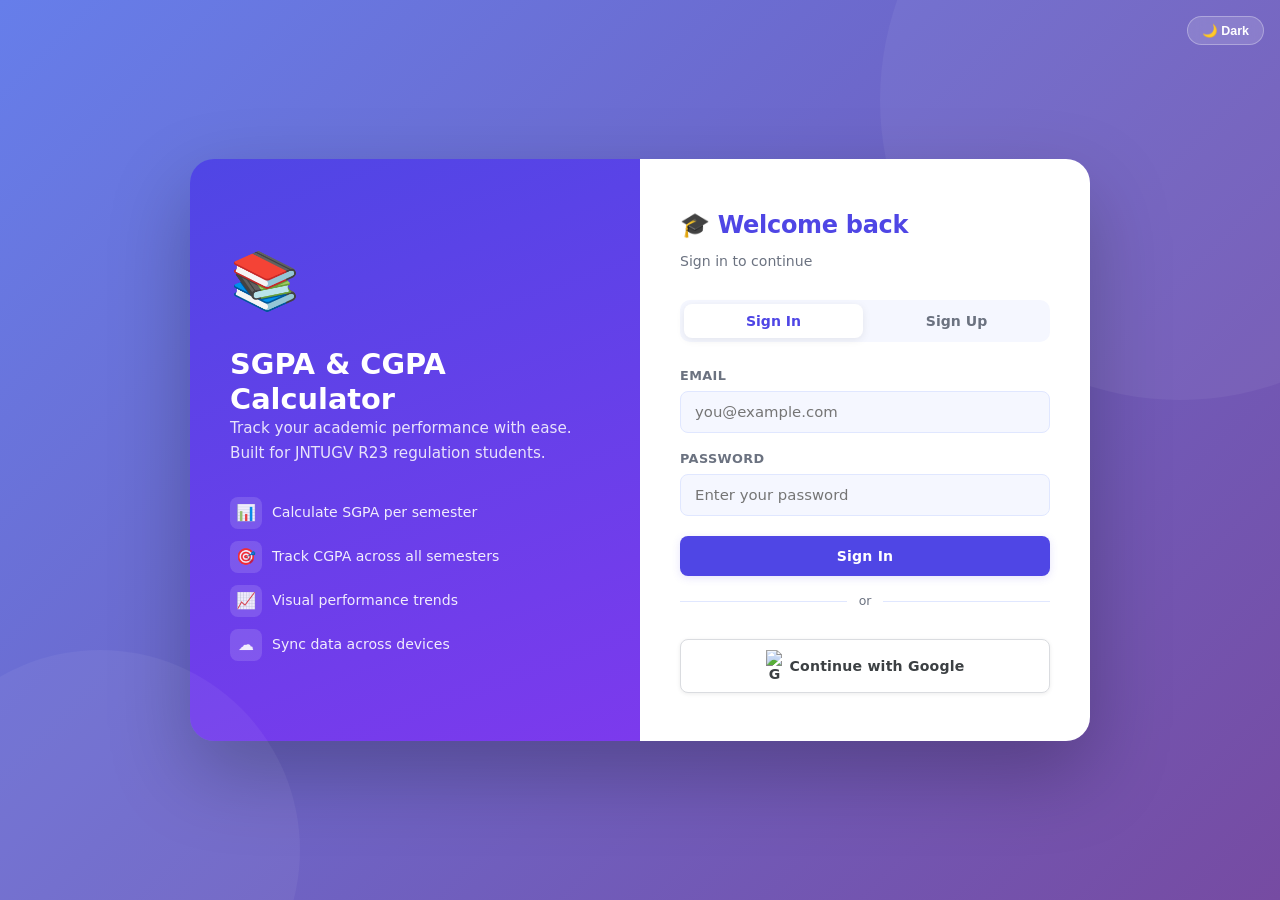
==== commit 3c9a3277: "3" ====
--- a/index.html
+++ b/index.html
@@ -3,94 +3,208 @@
 <head>
   <meta charset="UTF-8"/>
   <meta name="viewport" content="width=device-width, initial-scale=1.0"/>
-  <title> — SGPA & CGPA  Calculator</title>
-  <link rel="stylesheet" href="style.css?v=2"/>
+  <title>Login — SGPA & CGPA Calculator</title>
+  <link rel="stylesheet" href="style.css?v=3"/>
+  <style>
+    .auth-wrap {
+      background: linear-gradient(135deg, #667eea 0%, #764ba2 100%);
+      display: flex; align-items: stretch; justify-content: center;
+      min-height: 100vh; padding: 0;
+    }
+    .auth-panel {
+      display: flex; width: 100%; max-width: 900px;
+      margin: auto; border-radius: 24px; overflow: hidden;
+      box-shadow: 0 32px 80px rgba(0,0,0,0.25);
+    }
+    /* Left branding */
+    .auth-brand {
+      flex: 1; background: linear-gradient(160deg, #4f46e5 0%, #7c3aed 100%);
+      color: #fff; padding: 48px 40px; display: flex; flex-direction: column;
+      justify-content: center; gap: 24px;
+    }
+    .auth-brand .brand-icon { font-size: 3.5rem; }
+    .auth-brand h1 { font-size: 1.8rem; font-weight: 900; line-height: 1.2; }
+    .auth-brand p { font-size: 0.95rem; opacity: 0.85; line-height: 1.6; }
+    .auth-brand .brand-features { display: flex; flex-direction: column; gap: 12px; margin-top: 8px; }
+    .auth-brand .feat {
+      display: flex; align-items: center; gap: 10px;
+      font-size: 0.88rem; opacity: 0.9;
+    }
+    .auth-brand .feat-icon {
+      width: 32px; height: 32px; background: rgba(255,255,255,0.15);
+      border-radius: 8px; display: flex; align-items: center; justify-content: center;
+      font-size: 1rem; flex-shrink: 0;
+    }
+    /* Right form */
+    .auth-card {
+      flex: 1; background: var(--card); padding: 48px 40px;
+      border-radius: 0; max-width: none; box-shadow: none; border: none;
+      display: flex; flex-direction: column; justify-content: center;
+    }
+    .auth-top { margin-bottom: 8px; }
+    .auth-card h2 { font-size: 1.5rem; }
+    /* Dark toggle in corner */
+    .auth-dark-btn {
+      position: fixed; top: 16px; right: 16px;
+      background: rgba(255,255,255,0.15); border: 1px solid rgba(255,255,255,0.3);
+      color: #fff; padding: 6px 14px; border-radius: 20px;
+      cursor: pointer; font-size: 0.78rem; font-weight: 600;
+      backdrop-filter: blur(8px); z-index: 10;
+      transition: background 0.2s;
+    }
+    .auth-dark-btn:hover { background: rgba(255,255,255,0.25); }
+    [data-theme="dark"] .auth-dark-btn { color: #fff; }
+    /* Divider */
+    .auth-divider {
+      display: flex; align-items: center; gap: 12px;
+      margin: 16px 0; color: var(--subtext); font-size: 0.78rem;
+    }
+    .auth-divider::before, .auth-divider::after {
+      content: ''; flex: 1; height: 1px; background: var(--border);
+    }
+    /* Tab switcher */
+    .auth-tabs {
+      display: flex; background: var(--bg); border-radius: 10px;
+      padding: 4px; margin-bottom: 24px; gap: 4px;
+    }
+    .auth-tab {
+      flex: 1; padding: 9px; border: none; border-radius: 8px;
+      background: transparent; color: var(--subtext); font-size: 0.88rem;
+      font-weight: 600; cursor: pointer; transition: all 0.2s; font-family: inherit;
+    }
+    .auth-tab.active { background: var(--card); color: var(--primary); box-shadow: 0 2px 8px rgba(0,0,0,0.08); }
+    /* Hide brand on mobile */
+    @media(max-width: 700px) {
+      .auth-panel { border-radius: 0; margin: 0; max-width: 100%; min-height: 100vh; }
+      .auth-brand { display: none; }
+      .auth-card { padding: 40px 24px; border-radius: 0; }
+    }
+    @media(max-width: 480px) {
+      .auth-card { padding: 32px 20px; }
+    }
+  </style>
 </head>
 <body>
+<button class="auth-dark-btn" id="darkToggleBtn">🌙 Dark</button>
+
 <div class="auth-wrap">
-  <div class="auth-card">
-    <div class="auth-top">
-      <h2>&#127891; SGPA & CGPA  Calculator</h2>
-      <button class="dark-toggle" onclick="toggleDark()" style="background:var(--border);color:var(--text);border:none;padding:5px 12px;border-radius:20px;cursor:pointer;font-size:.8rem;">&#127769; Dark</button>
+  <div class="auth-panel">
+    <!-- Branding -->
+    <div class="auth-brand">
+      <div class="brand-icon">📚</div>
+      <div>
+        <h1>SGPA & CGPA Calculator</h1>
+        <p>Track your academic performance with ease. Built for JNTUGV R23 regulation students.</p>
+      </div>
+      <div class="brand-features">
+        <div class="feat"><div class="feat-icon">📊</div> Calculate SGPA per semester</div>
+        <div class="feat"><div class="feat-icon">🎯</div> Track CGPA across all semesters</div>
+        <div class="feat"><div class="feat-icon">📈</div> Visual performance trends</div>
+        <div class="feat"><div class="feat-icon">☁️</div> Sync data across devices</div>
+      </div>
     </div>
-    <p class="subtitle" id="authSubtitle">Sign in to your account</p>
-
-    <!-- Login -->
-    <div id="loginForm">
-      <div class="form-group">
-        <label>Email</label>
-        <input type="email" id="loginEmail" placeholder="you@example.com"/>
-      </div>
-      <div class="form-group">
-        <label>Password</label>
-        <input type="password" id="loginPassword" placeholder="&#8226;&#8226;&#8226;&#8226;&#8226;&#8226;&#8226;&#8226;"/>
-      </div>
-      <div id="loginError" class="error"></div>
-      <button class="btn btn-primary btn-full" onclick="handleLogin()">Sign In</button>
-      <button class="btn btn-google" onclick="handleGoogle('login')">
-        <img src="https://www.gstatic.com/firebasejs/ui/2.0.0/images/auth/google.svg" width="18" alt="G"/> Continue with Google
-      </button>
-      <div class="auth-switch">Don't have an account? <a onclick="switchForm('signup')">Sign Up</a></div>
-    </div>
-
-    <!-- Signup -->
-    <div id="signupForm" style="display:none;">
-      <div class="form-group">
-        <label>Full Name</label>
-        <input type="text" id="signupName" placeholder="Your Name"/>
-      </div>
-      <div class="form-group">
-        <label>Roll Number</label>
-        <input type="text" id="signupRoll" placeholder="Your Roll No"/>
-      </div>
-      <div class="form-group">
-        <label>Branch</label>
-        <input type="text" id="signupBranch" placeholder="Your Branch"/>
-      </div>
-      <div class="form-group">
-        <label>Email</label>
-        <input type="email" id="signupEmail" placeholder="you@example.com"/>
-      </div>
-      <div class="form-group">
-        <label>Password</label>
-        <input type="password" id="signupPassword" placeholder="Min 6 characters"/>
-      </div>
-      <div id="signupError" class="error"></div>
-      <button class="btn btn-primary btn-full" onclick="handleSignup()">Create Account</button>
-      <button class="btn btn-google" onclick="handleGoogle('signup')">
-        <img src="https://www.gstatic.com/firebasejs/ui/2.0.0/images/auth/google.svg" width="18" alt="G"/> Continue with Google
-      </button>
-      <div class="auth-switch">Already have an account? <a onclick="switchForm('login')">Sign In</a></div>
+
+    <!-- Form -->
+    <div class="auth-card">
+      <div class="auth-top">
+        <h2>&#127891; Welcome back</h2>
+      </div>
+      <p class="subtitle" id="authSubtitle">Sign in to continue</p>
+
+      <div class="auth-tabs">
+        <button class="auth-tab active" id="tabLogin">Sign In</button>
+        <button class="auth-tab" id="tabSignup">Sign Up</button>
+      </div>
+
+      <!-- Login -->
+      <div id="loginForm">
+        <div class="form-group">
+          <label>Email</label>
+          <input type="email" id="loginEmail" placeholder="you@example.com"/>
+        </div>
+        <div class="form-group">
+          <label>Password</label>
+          <input type="password" id="loginPassword" placeholder="Enter your password"/>
+        </div>
+        <div id="loginError" class="error"></div>
+        <button class="btn btn-primary btn-full" id="loginBtn" style="margin-top:4px;">Sign In</button>
+        <div class="auth-divider">or</div>
+        <button class="btn btn-google" id="googleLoginBtn">
+          <img src="https://www.gstatic.com/firebasejs/ui/2.0.0/images/auth/google.svg" width="18" alt="G"/>
+          Continue with Google
+        </button>
+      </div>
+
+      <!-- Signup -->
+      <div id="signupForm" style="display:none;">
+        <div class="form-group">
+          <label>Full Name</label>
+          <input type="text" id="signupName" placeholder="Your Name"/>
+        </div>
+        <div style="display:grid;grid-template-columns:1fr 1fr;gap:12px;">
+          <div class="form-group">
+            <label>Roll Number</label>
+            <input type="text" id="signupRoll" placeholder="Roll No"/>
+          </div>
+          <div class="form-group">
+            <label>Branch</label>
+            <input type="text" id="signupBranch" placeholder="Branch"/>
+          </div>
+        </div>
+        <div class="form-group">
+          <label>Email</label>
+          <input type="email" id="signupEmail" placeholder="you@example.com"/>
+        </div>
+        <div class="form-group">
+          <label>Password</label>
+          <input type="password" id="signupPassword" placeholder="Min 6 characters"/>
+        </div>
+        <div id="signupError" class="error"></div>
+        <button class="btn btn-primary btn-full" id="signupBtn" style="margin-top:4px;">Create Account</button>
+        <div class="auth-divider">or</div>
+        <button class="btn btn-google" id="googleSignupBtn">
+          <img src="https://www.gstatic.com/firebasejs/ui/2.0.0/images/auth/google.svg" width="18" alt="G"/>
+          Continue with Google
+        </button>
+      </div>
     </div>
   </div>
 </div>
 
 <script type="module">
   import { redirectIfLoggedIn, signUp, signIn, googleSignIn, friendlyError, initDarkMode, toggleDark } from "./app.js";
-  window.toggleDark = toggleDark;
   initDarkMode();
   redirectIfLoggedIn();
 
-  window.switchForm = mode => {
+  document.getElementById("darkToggleBtn").addEventListener("click", toggleDark);
+
+  const switchForm = mode => {
     const login = mode === "login";
     document.getElementById("loginForm").style.display  = login ? "" : "none";
     document.getElementById("signupForm").style.display = login ? "none" : "";
-    document.getElementById("authSubtitle").textContent = login ? "Sign in to your account" : "Create a new account";
+    document.getElementById("authSubtitle").textContent = login ? "Sign in to continue" : "Create your account";
     document.getElementById("loginError").textContent   = "";
     document.getElementById("signupError").textContent  = "";
+    document.getElementById("tabLogin").classList.toggle("active", login);
+    document.getElementById("tabSignup").classList.toggle("active", !login);
   };
 
-  window.handleLogin = async () => {
+  document.getElementById("tabLogin").addEventListener("click",  () => switchForm("login"));
+  document.getElementById("tabSignup").addEventListener("click", () => switchForm("signup"));
+
+  const handleLogin = async () => {
     const email = document.getElementById("loginEmail").value.trim();
     const pass  = document.getElementById("loginPassword").value;
     const err   = document.getElementById("loginError");
     err.textContent = "";
     if (!email || !pass) { err.textContent = "Please fill in all fields."; return; }
+    const btn = document.getElementById("loginBtn");
+    btn.textContent = "Signing in…"; btn.disabled = true;
     try { await signIn(email, pass); location.href = "dashboard.html"; }
-    catch(e) { err.textContent = friendlyError(e.code); }
+    catch(e) { err.textContent = friendlyError(e.code); btn.textContent = "Sign In"; btn.disabled = false; }
   };
 
-  window.handleSignup = async () => {
+  const handleSignup = async () => {
     const name   = document.getElementById("signupName").value.trim();
     const roll   = document.getElementById("signupRoll").value.trim();
     const branch = document.getElementById("signupBranch").value.trim();
@@ -100,15 +214,22 @@
     err.textContent = "";
     if (!name || !roll || !branch || !email || !pass) { err.textContent = "Please fill in all fields."; return; }
     if (pass.length < 6) { err.textContent = "Password must be at least 6 characters."; return; }
+    const btn = document.getElementById("signupBtn");
+    btn.textContent = "Creating…"; btn.disabled = true;
     try { await signUp(name, email, pass, roll, branch); location.href = "dashboard.html"; }
-    catch(e) { err.textContent = friendlyError(e.code); }
+    catch(e) { err.textContent = friendlyError(e.code); btn.textContent = "Create Account"; btn.disabled = false; }
   };
 
-  window.handleGoogle = async form => {
-    const errId = form === "signup" ? "signupError" : "loginError";
+  document.getElementById("loginBtn").addEventListener("click", handleLogin);
+  document.getElementById("signupBtn").addEventListener("click", handleSignup);
+  document.getElementById("googleLoginBtn").addEventListener("click", async () => {
     try { await googleSignIn(); location.href = "dashboard.html"; }
-    catch(e) { document.getElementById(errId).textContent = friendlyError(e.code); }
-  };
+    catch(e) { document.getElementById("loginError").textContent = friendlyError(e.code); }
+  });
+  document.getElementById("googleSignupBtn").addEventListener("click", async () => {
+    try { await googleSignIn(); location.href = "dashboard.html"; }
+    catch(e) { document.getElementById("signupError").textContent = friendlyError(e.code); }
+  });
 
   document.addEventListener("keydown", e => {
     if (e.key !== "Enter") return;
--- a/style.css
+++ b/style.css
@@ -1,1003 +1,603 @@
+/* ── Design tokens ─────────────────────────────────────────── */
 :root {
-  --bg:#f0f4ff; --card:#ffffff; --primary:#4f46e5; --primary-light:#818cf8;
-  --text:#1e1b4b; --subtext:#6b7280; --border:#e0e7ff;
-  --success:#10b981; --danger:#ef4444;
-  --shadow:0 4px 24px rgba(79,70,229,0.08);
+  --bg: #f5f7ff;
+  --card: #ffffff;
+  --primary: #4f46e5;
+  --primary-light: #818cf8;
+  --primary-glow: rgba(79,70,229,0.15);
+  --text: #1e1b4b;
+  --subtext: #6b7280;
+  --border: #e0e7ff;
+  --success: #10b981;
+  --danger: #ef4444;
+  --warning: #f59e0b;
+  --shadow: 0 4px 24px rgba(79,70,229,0.08);
+  --shadow-lg: 0 8px 40px rgba(79,70,229,0.14);
+  --radius: 14px;
+  --radius-sm: 8px;
+  --radius-lg: 20px;
+  --transition: 0.2s ease;
 }
 [data-theme="dark"] {
-  --bg:#0f172a; --card:#1e293b; --primary:#818cf8; --primary-light:#4f46e5;
-  --text:#e2e8f0; --subtext:#94a3b8; --border:#334155;
-  --shadow:0 4px 24px rgba(0,0,0,0.3);
-}
-*{box-sizing:border-box;margin:0;padding:0;}
-body{font-family:'Segoe UI',sans-serif;background:var(--bg);color:var(--text);
-  transition:background .3s,color .3s;min-height:100vh;}
-
-/* mobile viewport fixes */
-@media screen and (max-width: 480px) {
-  body{font-size:14px;}
-  html{font-size:14px;}
-}
-
-/* MOBILE-FIRST HEADER */
-
-/* Base header - Mobile (320px+) */
-.modern-header{
-  width:100%;
-  margin:0;
-  padding:0;
-  position:sticky;
-  top:0;
-  z-index:100;
-  box-shadow:0 6px 24px rgba(79,70,229,0.15);
-}
-
-.header-container{
-  width:100%;
-  background:linear-gradient(135deg, #8b5cf6 0%, #6366f1 100%);
-  color:#fff;
-  padding:12px 16px;
-  display:flex;
-  flex-direction:column;
-  align-items:center;
-  gap:8px;
-  min-height:80px;
-  box-sizing:border-box;
-}
-
-/* Header sections - Mobile */
-.header-left{
-  width:100%;
-  text-align:center;
-}
-.header-left .app-title h1{
-  font-size:1.1rem;
-  font-weight:800;
-  margin:0;
-  letter-spacing:-0.5px;
-}
-
-.header-center{
-  width:100%;
-  text-align:center;
-}
-.welcome-text{
-  font-size:0.9rem;
-  font-weight:600;
-  margin:0;
-  opacity:0.95;
-  letter-spacing:0.3px;
-}
-
-.header-right{
-  width:100%;
-  display:flex;
-  justify-content:center;
-  align-items:center;
-}
-
-.profile-container{
-  width:50px;
-  height:50px;
-  border-radius:50%;
-  border:2px solid rgba(255,255,255,0.95);
-  background:rgba(255,255,255,0.1);
-  box-shadow:0 4px 12px rgba(0,0,0,0.25);
-  padding:0;
-  overflow:hidden;
-  flex-shrink:0;
-}
-
-.profile-image{
-  width:100%;
-  height:100%;
-  border-radius:50%;
-  object-fit:cover;
-  display:block;
-  background:#f0f4ff;
-}
-
-/* Header controls - Mobile */
-.header-controls{
-  width:100%;
-  background:linear-gradient(135deg, rgba(139,92,246,0.9) 0%, rgba(99,102,241,0.9) 100%);
-  padding:8px 16px;
-  display:flex;
-  align-items:center;
-  justify-content:space-between;
-  gap:8px;
-  border-top:1px solid rgba(255,255,255,0.15);
-  box-sizing:border-box;
-}
-
-.dark-toggle,.logout-btn{
-  background:rgba(255,255,255,0.12);
-  border:1px solid rgba(255,255,255,0.3);
-  color:#fff;
-  padding:6px 12px;
-  border-radius:6px;
-  cursor:pointer;
-  font-size:0.75rem;
-  font-weight:600;
-  transition:all 0.3s ease;
-  white-space:nowrap;
-  flex:1;
-  text-align:center;
-}
-
-.dark-toggle:hover,.logout-btn:hover{
-  background:rgba(255,255,255,0.2);
-  border-color:rgba(255,255,255,0.5);
-  transform:translateY(-1px);
-}
-
-.user-chip{
-  font-size:0.7rem;
-  background:rgba(255,255,255,0.12);
-  padding:4px 8px;
-  border-radius:16px;
-  max-width:120px;
-  overflow:hidden;
-  text-overflow:ellipsis;
-  white-space:nowrap;
-  border:1px solid rgba(255,255,255,0.3);
-  color:#fff;
-  flex-shrink:0;
-}
-
-/* Tablet header (768px+) */
-@media(min-width:768px){
-  .header-container{
-    flex-direction:row;
-    justify-content:space-between;
-    padding:16px 24px;
-    min-height:90px;
-    gap:16px;
+  --bg: #0f172a;
+  --card: #1e293b;
+  --primary: #818cf8;
+  --primary-light: #4f46e5;
+  --primary-glow: rgba(129,140,248,0.15);
+  --text: #e2e8f0;
+  --subtext: #94a3b8;
+  --border: #334155;
+  --shadow: 0 4px 24px rgba(0,0,0,0.3);
+  --shadow-lg: 0 8px 40px rgba(0,0,0,0.4);
+}
+
+/* ── Reset ─────────────────────────────────────────────────── */
+*, *::before, *::after { box-sizing: border-box; margin: 0; padding: 0; }
+body {
+  font-family: 'Segoe UI', system-ui, -apple-system, sans-serif;
+  background: var(--bg);
+  color: var(--text);
+  transition: background var(--transition), color var(--transition);
+  min-height: 100vh;
+  line-height: 1.5;
+}
+
+/* ── Auth / Login page ─────────────────────────────────────── */
+.auth-wrap {
+  min-height: 100vh;
+  display: flex;
+  align-items: center;
+  justify-content: center;
+  padding: 24px;
+  background: linear-gradient(135deg, #667eea 0%, #764ba2 100%);
+  position: relative;
+  overflow: hidden;
+}
+.auth-wrap::before {
+  content: '';
+  position: absolute;
+  width: 600px; height: 600px;
+  background: rgba(255,255,255,0.05);
+  border-radius: 50%;
+  top: -200px; right: -200px;
+  pointer-events: none;
+}
+.auth-wrap::after {
+  content: '';
+  position: absolute;
+  width: 400px; height: 400px;
+  background: rgba(255,255,255,0.05);
+  border-radius: 50%;
+  bottom: -150px; left: -100px;
+  pointer-events: none;
+}
+.auth-card {
+  background: var(--card);
+  border-radius: var(--radius-lg);
+  padding: 40px 36px;
+  width: 100%;
+  max-width: 440px;
+  box-shadow: 0 24px 64px rgba(0,0,0,0.2);
+  border: 1px solid rgba(255,255,255,0.1);
+  position: relative;
+  z-index: 1;
+}
+.auth-top {
+  display: flex;
+  justify-content: space-between;
+  align-items: center;
+  margin-bottom: 6px;
+}
+.auth-card h2 {
+  font-size: 1.35rem;
+  font-weight: 800;
+  color: var(--primary);
+  letter-spacing: -0.3px;
+}
+.auth-card .subtitle {
+  color: var(--subtext);
+  font-size: 0.88rem;
+  margin-bottom: 28px;
+}
+.auth-switch {
+  text-align: center;
+  margin-top: 20px;
+  font-size: 0.85rem;
+  color: var(--subtext);
+}
+.auth-switch a {
+  color: var(--primary);
+  font-weight: 700;
+  text-decoration: none;
+  cursor: pointer;
+}
+.auth-switch a:hover { text-decoration: underline; }
+
+@media(max-width: 480px) {
+  .auth-card { padding: 28px 20px; }
+  .auth-card h2 { font-size: 1.15rem; }
+}
+
+/* ── Header ────────────────────────────────────────────────── */
+.modern-header {
+  position: sticky;
+  top: 0;
+  z-index: 100;
+  box-shadow: 0 2px 20px rgba(79,70,229,0.2);
+}
+.header-container {
+  background: linear-gradient(135deg, #7c3aed 0%, #4f46e5 100%);
+  color: #fff;
+  padding: 14px 20px;
+  display: flex;
+  align-items: center;
+  justify-content: space-between;
+  gap: 12px;
+  min-height: 70px;
+}
+.header-left .app-title h1 {
+  font-size: 1.15rem;
+  font-weight: 800;
+  letter-spacing: -0.3px;
+  white-space: nowrap;
+}
+.header-center { flex: 1; text-align: center; }
+.welcome-text {
+  font-size: 0.9rem;
+  font-weight: 600;
+  opacity: 0.92;
+  margin: 0;
+}
+.header-right { display: flex; align-items: center; }
+.profile-container {
+  width: 46px; height: 46px;
+  border-radius: 50%;
+  border: 2.5px solid rgba(255,255,255,0.9);
+  overflow: hidden;
+  cursor: pointer;
+  transition: transform var(--transition), box-shadow var(--transition);
+  flex-shrink: 0;
+}
+.profile-container:hover { transform: scale(1.06); box-shadow: 0 0 0 4px rgba(255,255,255,0.25); }
+.profile-image { width: 100%; height: 100%; object-fit: cover; display: block; }
+
+.header-controls {
+  background: rgba(79,70,229,0.92);
+  backdrop-filter: blur(8px);
+  padding: 8px 20px;
+  display: flex;
+  align-items: center;
+  gap: 10px;
+  border-top: 1px solid rgba(255,255,255,0.12);
+}
+.user-chip {
+  font-size: 0.72rem;
+  background: rgba(255,255,255,0.12);
+  padding: 4px 12px;
+  border-radius: 20px;
+  border: 1px solid rgba(255,255,255,0.25);
+  color: #fff;
+  max-width: 160px;
+  overflow: hidden;
+  text-overflow: ellipsis;
+  white-space: nowrap;
+  flex-shrink: 0;
+}
+.dark-toggle, .logout-btn {
+  background: rgba(255,255,255,0.1);
+  border: 1px solid rgba(255,255,255,0.25);
+  color: #fff;
+  padding: 6px 14px;
+  border-radius: 20px;
+  cursor: pointer;
+  font-size: 0.78rem;
+  font-weight: 600;
+  transition: all var(--transition);
+  white-space: nowrap;
+}
+.dark-toggle:hover, .logout-btn:hover {
+  background: rgba(255,255,255,0.22);
+  transform: translateY(-1px);
+}
+@media(min-width: 768px) {
+  .header-container { padding: 16px 28px; min-height: 80px; }
+  .header-left .app-title h1 { font-size: 1.3rem; }
+  .profile-container { width: 54px; height: 54px; }
+  .header-controls { padding: 10px 28px; justify-content: flex-end; }
+}
+@media(min-width: 1024px) {
+  .header-container { padding: 18px 36px; }
+  .header-left .app-title h1 { font-size: 1.4rem; }
+  .header-controls { padding: 10px 36px; }
+}
+
+/* ── Nav ───────────────────────────────────────────────────── */
+nav {
+  display: flex;
+  gap: 4px;
+  background: var(--card);
+  padding: 10px 16px;
+  border-bottom: 1px solid var(--border);
+  overflow-x: auto;
+  -webkit-overflow-scrolling: touch;
+  scrollbar-width: none;
+}
+nav::-webkit-scrollbar { display: none; }
+nav a {
+  padding: 8px 14px;
+  border-radius: var(--radius-sm);
+  text-decoration: none;
+  color: var(--subtext);
+  font-size: 0.84rem;
+  font-weight: 600;
+  white-space: nowrap;
+  transition: all var(--transition);
+  flex-shrink: 0;
+}
+nav a.active, nav a:hover {
+  background: var(--primary);
+  color: #fff;
+  box-shadow: 0 2px 8px var(--primary-glow);
+}
+@media(min-width: 768px) {
+  nav { padding: 10px 24px; }
+  nav a { padding: 8px 18px; font-size: 0.88rem; }
+}
+
+/* ── Page layout ───────────────────────────────────────────── */
+.page {
+  padding: 20px 16px;
+  max-width: 900px;
+  margin: 0 auto;
+  display: flex;
+  flex-direction: column;
+  gap: 20px;
+}
+@media(min-width: 768px) { .page { padding: 24px 24px; } }
+@media(min-width: 1024px) { .page { padding: 28px 32px; max-width: 960px; } }
+
+/* ── Cards ─────────────────────────────────────────────────── */
+.card {
+  background: var(--card);
+  border-radius: var(--radius);
+  padding: 22px 20px;
+  box-shadow: var(--shadow);
+  border: 1px solid var(--border);
+}
+.card h2 {
+  font-size: 1rem;
+  font-weight: 700;
+  color: var(--primary);
+  margin-bottom: 16px;
+  display: flex;
+  align-items: center;
+  gap: 8px;
+}
+@media(min-width: 768px) {
+  .card { padding: 26px 24px; }
+  .card h2 { font-size: 1.05rem; }
+}
+
+/* ── Form elements ─────────────────────────────────────────── */
+label {
+  display: block;
+  font-size: 0.8rem;
+  font-weight: 600;
+  color: var(--subtext);
+  margin-bottom: 6px;
+  text-transform: uppercase;
+  letter-spacing: 0.4px;
+}
+select, input[type="number"], input[type="text"],
+input[type="email"], input[type="password"] {
+  width: 100%;
+  padding: 11px 14px;
+  border: 1.5px solid var(--border);
+  border-radius: var(--radius-sm);
+  background: var(--bg);
+  color: var(--text);
+  font-size: 0.93rem;
+  outline: none;
+  transition: border-color var(--transition), box-shadow var(--transition);
+  box-sizing: border-box;
+  font-family: inherit;
+}
+select:focus, input:focus {
+  border-color: var(--primary);
+  box-shadow: 0 0 0 3px var(--primary-glow);
+}
+input[readonly] { opacity: 0.65; cursor: not-allowed; }
+.form-group { margin-bottom: 16px; }
+
+/* ── Buttons ───────────────────────────────────────────────── */
+.btn {
+  display: inline-flex;
+  align-items: center;
+  justify-content: center;
+  gap: 6px;
+  padding: 10px 20px;
+  border: none;
+  border-radius: var(--radius-sm);
+  cursor: pointer;
+  font-size: 0.88rem;
+  font-weight: 700;
+  text-decoration: none;
+  transition: all var(--transition);
+  min-height: 40px;
+  font-family: inherit;
+  letter-spacing: 0.2px;
+}
+.btn:active { transform: scale(0.97); }
+.btn-primary { background: var(--primary); color: #fff; box-shadow: 0 2px 8px var(--primary-glow); }
+.btn-primary:hover { opacity: 0.88; box-shadow: 0 4px 16px var(--primary-glow); transform: translateY(-1px); }
+.btn-danger { background: var(--danger); color: #fff; }
+.btn-danger:hover { opacity: 0.88; transform: translateY(-1px); }
+.btn-success { background: var(--success); color: #fff; }
+.btn-success:hover { opacity: 0.88; transform: translateY(-1px); }
+.btn-outline {
+  background: transparent;
+  border: 1.5px solid var(--primary);
+  color: var(--primary);
+}
+.btn-outline:hover { background: var(--primary); color: #fff; transform: translateY(-1px); }
+.btn-google {
+  background: #fff;
+  color: #3c4043;
+  border: 1.5px solid #dadce0;
+  width: 100%;
+  margin-top: 12px;
+  font-weight: 600;
+  box-shadow: 0 1px 4px rgba(0,0,0,0.08);
+}
+.btn-google:hover { background: #f8f9fa; box-shadow: 0 2px 8px rgba(0,0,0,0.12); }
+.btn-full { width: 100%; }
+.btn-row { display: flex; gap: 10px; flex-wrap: wrap; margin-top: 16px; }
+.btn-sm { padding: 6px 14px; font-size: 0.78rem; min-height: 32px; }
+
+/* ── Subject rows ──────────────────────────────────────────── */
+.subject-row {
+  display: grid;
+  grid-template-columns: 1fr;
+  gap: 8px;
+  margin-bottom: 10px;
+  padding: 14px;
+  background: var(--bg);
+  border-radius: var(--radius-sm);
+  border: 1px solid var(--border);
+}
+.subject-row .sub-name { grid-column: 1 / -1; }
+.remove-btn {
+  background: var(--danger);
+  color: #fff;
+  border: none;
+  border-radius: var(--radius-sm);
+  padding: 10px;
+  cursor: pointer;
+  font-size: 0.9rem;
+  transition: opacity var(--transition);
+  width: 100%;
+}
+.remove-btn:hover { opacity: 0.85; }
+@media(min-width: 640px) {
+  .subject-row {
+    grid-template-columns: 2fr 1fr 1fr auto;
+    gap: 10px;
+    padding: 0;
+    background: transparent;
+    border: none;
   }
-
-  .header-left{
-    flex:0 1 auto;
-    max-width:30%;
-    text-align:left;
-  }
-  .header-left .app-title h1{
-    font-size:1.3rem;
-  }
-
-  .header-center{
-    flex:1;
-    text-align:center;
-    min-width:200px;
-  }
-  .welcome-text{
-    font-size:1rem;
-  }
-
-  .header-right{
-    flex:0 0 auto;
-    justify-content:flex-end;
-  }
-
-  .profile-container{
-    width:60px;
-    height:60px;
-    border-width:3px;
-  }
-
-  .header-controls{
-    padding:10px 24px;
-    justify-content:flex-end;
-    gap:12px;
-  }
-
-  .dark-toggle,.logout-btn{
-    padding:8px 16px;
-    font-size:0.85rem;
-    flex:0 0 auto;
-  }
-
-  .user-chip{
-    font-size:0.8rem;
-    padding:6px 14px;
-    max-width:160px;
-  }
-}
-
-/* Desktop header (1024px+) */
-@media(min-width:1024px){
-  .header-container{
-    padding:20px 32px;
-    min-height:95px;
-  }
-
-  .header-left .app-title h1{
-    font-size:1.4rem;
-  }
-
-  .welcome-text{
-    font-size:1.05rem;
-  }
-
-  .profile-container{
-    width:66px;
-    height:66px;
-  }
-
-  .header-controls{
-    padding:12px 32px;
-  }
-
-  .dark-toggle,.logout-btn{
-    padding:8px 16px;
-  }
-}
-
-/* MOBILE-FIRST NAVIGATION */
-
-/* Base nav - Mobile (320px+) */
-nav{
-  width:100%;
-  display:flex;
-  gap:2px;
-  background:var(--card);
-  padding:8px 12px;
-  border-bottom:1px solid var(--border);
-  overflow-x:auto;
-  -webkit-overflow-scrolling:touch;
-}
-
-nav a{
-  padding:6px 8px;
-  border-radius:6px;
-  text-decoration:none;
-  color:var(--subtext);
-  font-size:0.75rem;
-  font-weight:500;
-  white-space:nowrap;
-  transition:all 0.2s;
-  flex-shrink:0;
-}
-
-nav a.active,nav a:hover{
-  background:var(--primary);
-  color:#fff;
-}
-
-/* Tablet nav (768px+) */
-@media(min-width:768px){
-  nav{
-    padding:10px 20px;
-    gap:4px;
-  }
-
-  nav a{
-    padding:8px 14px;
-    font-size:0.85rem;
-  }
-}
-
-/* Desktop nav (1024px+) */
-@media(min-width:1024px){
-  nav{
-    padding:10px 24px;
-  }
-
-  nav a{
-    padding:8px 16px;
-    font-size:0.88rem;
-  }
-}
-
-/* MOBILE-FIRST APPROACH */
-
-/* Base styles - Mobile First (320px+) */
-.page{
-  width:100%;
-  padding:12px;
-  margin:0;
-  display:grid;
-  grid-template-columns:1fr;
-  gap:16px;
-}
-
-/* Tablet styles (768px+) */
-@media(min-width:768px){
-  .page{
-    padding:20px;
-    gap:20px;
-    max-width:1200px;
-    margin:0 auto;
-  }
-}
-
-/* Desktop styles (1024px+) */
-@media(min-width:1024px){
-  .page{
-    grid-template-columns:1fr 320px;
-    gap:24px;
-    padding:24px;
-  }
-}
-
-/* Large desktop (1200px+) */
-@media(min-width:1200px){
-  .page{
-    max-width:1400px;
-  }
-}
-
-.sidebar{display:flex;flex-direction:column;gap:20px;}
-
-.profile-card{position:sticky;top:90px;}
-.profile-top{display:flex;align-items:center;gap:14px;margin-bottom:18px;}
-.profile-image{width:72px;height:72px;border-radius:18px;overflow:hidden;border:2px solid var(--primary);background:var(--border);}
-.profile-image img{width:100%;height:100%;object-fit:cover;}
-.profile-meta h3{margin:0;font-size:1.05rem;color:var(--primary);}
-.profile-meta p{margin:4px 0 0;color:var(--subtext);font-size:.9rem;}
-.profile-meta .btn-sm{margin-top:10px;padding:6px 10px;}
-
-/* MOBILE-FIRST CARDS */
-
-/* Base cards - Mobile (320px+) */
-.card{
-  width:100%;
-  background:var(--card);
-  border-radius:12px;
-  padding:16px;
-  box-shadow:var(--shadow);
-  border:1px solid var(--border);
-  margin-bottom:16px;
-  box-sizing:border-box;
-}
-
-.card h2{
-  font-size:1.1rem;
-  margin-bottom:12px;
-  color:var(--primary);
-}
-
-/* Tablet cards (768px+) */
-@media(min-width:768px){
-  .card{
-    padding:20px;
-    margin-bottom:20px;
-    border-radius:14px;
-  }
-
-  .card h2{
-    font-size:1.15rem;
-    margin-bottom:14px;
-  }
-}
-
-/* Desktop cards (1024px+) */
-@media(min-width:1024px){
-  .card{
-    padding:24px;
-    margin-bottom:20px;
-    border-radius:16px;
-  }
-
-  .card h2{
-    font-size:1.05rem;
-    margin-bottom:16px;
-  }
-}
-
-/* MOBILE-FIRST FORM ELEMENTS */
-
-/* Base form elements - Mobile (320px+) */
-label{
-  display:block;
-  font-size:0.85rem;
-  color:var(--subtext);
-  margin-bottom:6px;
-  font-weight:500;
-}
-
-select,input[type="number"],input[type="text"],
-input[type="email"],input[type="password"]{
-  width:100%;
-  padding:12px 16px;
-  border:1.5px solid var(--border);
-  border-radius:8px;
-  background:var(--bg);
-  color:var(--text);
-  font-size:16px; /* Prevent iOS zoom */
-  outline:none;
-  transition:border-color 0.2s;
-  box-sizing:border-box;
-}
-
-select:focus,input:focus{
-  border-color:var(--primary);
-}
-
-.form-group{
-  width:100%;
-  margin-bottom:16px;
-}
-
-/* Tablet forms (768px+) */
-@media(min-width:768px){
-  label{
-    font-size:0.83rem;
-    margin-bottom:4px;
-  }
-
-  select,input[type="number"],input[type="text"],
-  input[type="email"],input[type="password"]{
-    padding:10px 14px;
-    font-size:0.93rem;
-    border-radius:10px;
-  }
-
-  .form-group{
-    margin-bottom:14px;
-  }
-}
-
-/* MOBILE-FIRST BUTTONS */
-
-/* Base buttons - Mobile (320px+) */
-.btn{
-  display:inline-flex;
-  align-items:center;
-  justify-content:center;
-  gap:6px;
-  padding:12px 20px;
-  border:none;
-  border-radius:8px;
-  cursor:pointer;
-  font-size:0.9rem;
-  font-weight:600;
-  text-decoration:none;
-  transition:all 0.2s;
-  box-sizing:border-box;
-  min-height:44px; /* Touch target size */
-}
-
-.btn-primary{
-  background:var(--primary);
-  color:#fff;
-}
-
-.btn-primary:hover{
-  opacity:0.88;
-}
-
-.btn-danger{
-  background:var(--danger);
-  color:#fff;
-}
-
-.btn-danger:hover{
-  opacity:0.88;
-}
-
-.btn-success{
-  background:var(--success);
-  color:#fff;
-}
-
-.btn-success:hover{
-  opacity:0.88;
-}
-
-.btn-outline{
-  background:transparent;
-  border:1.5px solid var(--primary);
-  color:var(--primary);
-}
-
-.btn-outline:hover{
-  background:var(--primary);
-  color:#fff;
-}
-
-.btn-google{
-  background:#fff;
-  color:#444;
-  border:1.5px solid #ddd;
-  width:100%;
-  margin-top:12px;
-  font-weight:600;
-}
-
-.btn-google:hover{
-  background:#f5f5f5;
-}
-
-.btn-full{
-  width:100%;
-}
-
-.btn-row{
-  display:flex;
-  gap:8px;
-  flex-wrap:wrap;
-  margin-top:16px;
-}
-
-.btn-sm{
-  padding:8px 16px;
-  font-size:0.8rem;
-  min-height:36px;
-}
-
-/* Tablet buttons (768px+) */
-@media(min-width:768px){
-  .btn{
-    padding:10px 22px;
-    font-size:0.9rem;
-    border-radius:10px;
-    min-height:40px;
-  }
-
-  .btn-row{
-    gap:10px;
-    margin-top:16px;
-  }
-
-  .btn-sm{
-    padding:6px 14px;
-    font-size:0.82rem;
-  }
-}
-
-/* MOBILE-FIRST SUBJECT ROWS */
-
-/* Base subject rows - Mobile (320px+) */
-.subject-header{
-  width:100%;
-  display:grid;
-  grid-template-columns:1fr;
-  gap:8px;
-  align-items:center;
-  margin-bottom:12px;
-  font-size:0.8rem;
-  font-weight:600;
-  color:var(--subtext);
-  box-sizing:border-box;
-}
-
-.subject-header span{
-  padding:4px 8px;
-  background:var(--bg);
-  border-radius:6px;
-  text-align:center;
-  display:none; /* Hide labels on mobile */
-}
-
-.subject-header span:first-child{
-  display:block; /* Show subject name */
-}
-
-.subject-row{
-  width:100%;
-  display:grid;
-  grid-template-columns:1fr;
-  gap:8px;
-  align-items:stretch;
-  margin-bottom:12px;
-  padding:12px;
-  background:var(--card);
-  border-radius:8px;
-  border:1px solid var(--border);
-  box-sizing:border-box;
-}
-
-.subject-row .sub-name{
-  grid-column:1/-1;
-}
-
-.subject-row input, .subject-row select{
-  width:100%;
-  margin-top:0;
-  font-size:16px; /* Prevent iOS zoom */
-  box-sizing:border-box;
-}
-
-.remove-btn{
-  width:100%;
-  background:var(--danger);
-  color:#fff;
-  border:none;
-  border-radius:6px;
-  padding:10px;
-  cursor:pointer;
-  font-size:0.9rem;
-  margin-top:8px;
-  box-sizing:border-box;
-}
-
-/* Tablet subject rows (768px+) */
-@media(min-width:768px){
-  .subject-header{
-    grid-template-columns:2fr 1fr 1fr auto;
-    gap:10px;
-    font-size:0.85rem;
-    margin-bottom:10px;
-  }
-
-  .subject-header span{
-    display:block;
-    padding:0 6px;
-    background:transparent;
-    border-radius:0;
-  }
-
-  .subject-row{
-    grid-template-columns:2fr 1fr 1fr auto;
-    gap:10px;
-    padding:0;
-    background:transparent;
-    border:none;
-    border-radius:0;
-  }
-
-  .subject-row .sub-name label{
-    display:none;
-  }
-
-  .subject-row input, .subject-row select{
-    font-size:0.93rem;
-  }
-
-  .remove-btn{
-    width:auto;
-    margin-top:0;
-    padding:10px 14px;
-    font-size:1rem;
-  }
-}
-
-/* modal */
-.modal{position:fixed;top:0;left:0;width:100%;height:100%;background:rgba(0,0,0,0.5);
-  display:flex;align-items:center;justify-content:center;z-index:1000;}
-.modal-content{background:var(--bg);border-radius:16px;max-width:760px;width:95%;
-  max-height:85vh;overflow-y:auto;box-shadow:0 18px 40px rgba(0,0,0,0.35);}
-.modal-header{display:flex;justify-content:space-between;align-items:center;padding:20px;
-  border-bottom:1px solid var(--border);}
-.modal-header h3{margin:0;color:var(--primary);font-size:1.15rem;}
-.modal-close{background:none;border:none;font-size:1.6rem;color:var(--subtext);cursor:pointer;}
-.modal-body{padding:20px;}
-.modal-footer{display:flex;justify-content:end;gap:10px;padding:20px;border-top:1px solid var(--border);}
-
-/* responsive modal */
-@media(max-width:600px){
-  .modal-content{width:98%;max-height:90vh;}
-  .modal-header, .modal-body, .modal-footer{padding:16px;}
-  .modal-header h3{font-size:1rem;}
-}
-
-/* result boxes */
-.result-box{background:linear-gradient(135deg,var(--primary),var(--primary-light));
-  color:#fff;border-radius:14px;padding:20px 24px;text-align:center;margin-top:16px;}
-.result-box .value{font-size:2.6rem;font-weight:800;}
-.result-box .sub{font-size:.88rem;opacity:.85;margin-top:3px;}
-.result-box .perf{font-size:.95rem;font-weight:700;margin-top:6px;}
-.cgpa-result-box{background:linear-gradient(135deg,#10b981,#059669);
-  color:#fff;border-radius:14px;padding:20px 24px;text-align:center;margin-top:16px;}
-.cgpa-result-box .value{font-size:2.6rem;font-weight:800;}
-.cgpa-result-box .sub{font-size:.88rem;opacity:.85;margin-top:3px;}
-.cgpa-result-box .perf{font-size:.95rem;font-weight:700;margin-top:6px;}
-
-/* responsive result boxes */
-@media(max-width:480px){
-  .result-box, .cgpa-result-box{padding:16px 20px;}
-  .result-box .value, .cgpa-result-box .value{font-size:2.2rem;}
-  .result-box .sub, .cgpa-result-box .sub{font-size:.8rem;}
-  .result-box .perf, .cgpa-result-box .perf{font-size:.9rem;}
-}
-
-/* semester list */
-.semester-list{display:flex;flex-direction:column;gap:10px;}
-.sem-item{display:flex;align-items:center;justify-content:space-between;
-  background:var(--bg);border:1.5px solid var(--border);border-radius:10px;padding:12px 16px;}
-.sem-item .sem-info span{font-weight:600;}
-.sem-item .sgpa-val{color:var(--primary);font-size:1.05rem;font-weight:700;}
-.sem-actions{display:flex;align-items:center;gap:8px;}
-
-/* responsive semester items */
-@media(max-width:480px){
-  .sem-item{flex-direction:column;align-items:flex-start;gap:8px;padding:10px 14px;}
-  .sem-item .sem-info span{font-size:.9rem;}
-  .sem-item .sgpa-val{font-size:1rem;}
-  .sem-actions{align-self:flex-end;}
-}
-
-/* badge */
-.badge{display:inline-block;padding:3px 10px;border-radius:20px;font-size:.76rem;
-  font-weight:600;background:var(--primary);color:#fff;margin-left:8px;}
-
-/* grade table */
-.table-wrap{overflow-x:auto;-webkit-overflow-scrolling:touch;}
-.grade-table{width:100%;border-collapse:collapse;font-size:.88rem;}
-.grade-table th,.grade-table td{padding:10px 14px;border:1px solid var(--border);text-align:center;}
-.grade-table th{background:var(--primary);color:#fff;}
-.grade-table tr:nth-child(even){background:var(--bg);}
-@media(max-width:600px){
-  .grade-table th,.grade-table td{padding:7px 8px;font-size:.78rem;}
-}
-
-/* error / info */
-.error{color:var(--danger);font-size:.82rem;margin-top:6px;}
-.info{color:var(--subtext);font-size:.85rem;margin-top:6px;}
-
-/* auth */
-.auth-wrap{min-height:100vh;display:flex;align-items:center;
-  justify-content:center;padding:24px;background:var(--bg);}
-.auth-card{background:var(--card);border-radius:20px;padding:36px 32px;
-  width:100%;max-width:420px;box-shadow:var(--shadow);border:1px solid var(--border);}
-.auth-card h2{font-size:1.4rem;color:var(--primary);margin-bottom:4px;}
-.auth-card .subtitle{color:var(--subtext);font-size:.88rem;margin-bottom:24px;}
-.auth-top{display:flex;justify-content:space-between;align-items:center;margin-bottom:4px;}
-.auth-switch{text-align:center;margin-top:18px;font-size:.85rem;color:var(--subtext);}
-.auth-switch a{color:var(--primary);cursor:pointer;font-weight:600;text-decoration:none;}
-
-/* MOBILE-FIRST DASHBOARD COMPONENTS */
-
-/* Stats Grid - Mobile First */
-.stats-grid{
-  width:100%;
-  display:grid;
-  grid-template-columns:repeat(auto-fit,minmax(120px,1fr));
-  gap:12px;
-  margin-bottom:16px;
-}
-
-.stat-card{
-  width:100%;
-  background:var(--card);
-  border:1px solid var(--border);
-  border-radius:12px;
-  padding:14px;
-  text-align:center;
-  box-shadow:var(--shadow);
-  box-sizing:border-box;
-}
-
-.stat-card .stat-val{
-  font-size:1.6rem;
-  font-weight:800;
-  color:var(--primary);
-  display:block;
-}
-
-.stat-card .stat-lbl{
-  font-size:0.75rem;
-  color:var(--subtext);
-  margin-top:4px;
-}
-
-/* Tablet stats (768px+) */
-@media(min-width:768px){
-  .stats-grid{
-    grid-template-columns:repeat(auto-fit,minmax(140px,1fr));
-    gap:14px;
-    margin-bottom:20px;
-  }
-
-  .stat-card{
-    padding:16px;
-    border-radius:14px;
-  }
-
-  .stat-card .stat-val{
-    font-size:1.8rem;
-  }
-
-  .stat-card .stat-lbl{
-    font-size:0.76rem;
-  }
-}
-
-/* Desktop stats (1024px+) */
-@media(min-width:1024px){
-  .stat-card .stat-val{
-    font-size:1.9rem;
-  }
-}
-
-/* Hero Section - Mobile First */
-.hero{
-  width:100%;
-  text-align:center;
-  padding:20px 16px 12px;
-  box-sizing:border-box;
-}
-
-.hero h2{
-  font-size:1.4rem;
-  font-weight:800;
-  color:var(--primary);
-  margin:0;
-}
-
-.hero p{
-  color:var(--subtext);
-  margin-top:8px;
-  font-size:0.9rem;
-  line-height:1.4;
-}
-
-/* Tablet hero (768px+) */
-@media(min-width:768px){
-  .hero{
-    padding:24px 20px 16px;
-  }
-
-  .hero h2{
-    font-size:1.5rem;
-  }
-
-  .hero p{
-    font-size:0.93rem;
-  }
-}
-
-/* Desktop hero (1024px+) */
-@media(min-width:1024px){
-  .hero{
-    padding:28px 20px 14px;
-  }
-
-  .hero h2{
-    font-size:1.6rem;
-  }
-
-  .hero p{
-    font-size:0.95rem;
-  }
-}
-
-/* Feature Grid - Mobile First */
-.feature-grid{
-  width:100%;
-  display:grid;
-  grid-template-columns:1fr;
-  gap:12px;
-  margin-top:16px;
-}
-
-.feature-card{
-  width:100%;
-  background:var(--card);
-  border:1px solid var(--border);
-  border-radius:12px;
-  padding:16px;
-  text-align:center;
-  box-shadow:var(--shadow);
-  box-sizing:border-box;
-}
-
-.feature-card .icon{
-  font-size:1.6rem;
-  margin-bottom:8px;
-  display:block;
-}
-
-.feature-card h3{
-  font-size:0.9rem;
-  color:var(--primary);
-  margin:0;
-}
-
-.feature-card p{
-  font-size:0.8rem;
-  color:var(--subtext);
-  margin-top:4px;
-  line-height:1.4;
-}
-
-/* Tablet features (768px+) */
-@media(min-width:768px){
-  .feature-grid{
-    grid-template-columns:repeat(auto-fit,minmax(160px,1fr));
-    gap:14px;
-    margin-top:20px;
-  }
-
-  .feature-card{
-    padding:18px;
-    border-radius:14px;
-  }
-
-  .feature-card .icon{
-    font-size:1.7rem;
-  }
-
-  .feature-card h3{
-    font-size:0.92rem;
-  }
-
-  .feature-card p{
-    font-size:0.82rem;
-  }
-}
-
-/* Desktop features (1024px+) */
-@media(min-width:1024px){
-  .feature-card .icon{
-    font-size:1.8rem;
-  }
-}
-
-/* chart */
-#sgpaChart{max-height:260px;}
-
-/* sem select row */
-.sem-select-row{display:flex;gap:12px;align-items:end;margin-bottom:16px;}
-.sem-select-row>div{flex:1;}
-
-/* instructions */
-.instructions ol{padding-left:20px;}
-.instructions li{margin-bottom:8px;color:var(--subtext);font-size:.9rem;}
-
-/* modal */
-.modal{position:fixed;top:0;left:0;width:100%;height:100%;background:rgba(0,0,0,0.5);
-  display:flex;align-items:center;justify-content:center;z-index:1000;}
-.modal-content{background:var(--bg);border-radius:12px;max-width:500px;width:90%;
-  max-height:80vh;overflow-y:auto;box-shadow:0 10px 30px rgba(0,0,0,0.3);}
-.modal-header{display:flex;justify-content:space-between;align-items:center;padding:20px;
-  border-bottom:1px solid var(--border);}
-.modal-header h3{margin:0;color:var(--primary);}
-.modal-close{background:none;border:none;font-size:1.5rem;color:var(--subtext);cursor:pointer;}
-.modal-body{padding:20px;}
-.modal-footer{display:flex;justify-content:end;gap:10px;padding:20px;border-top:1px solid var(--border);}
-
-/* subject row */
-.subject-row{display:flex;gap:12px;align-items:end;margin-bottom:12px;padding:12px;
-  background:var(--card);border-radius:8px;border:1px solid var(--border);}
-.subject-row>div{flex:1;}
-.subject-row .sub-name{flex:2;}
-.subject-row .remove-btn{background:none;border:none;color:var(--danger);cursor:pointer;font-size:1.2rem;}
-
-/* modal */
-.modal{position:fixed;top:0;left:0;width:100%;height:100%;background:rgba(0,0,0,0.5);
-  display:flex;align-items:center;justify-content:center;z-index:1000;}
-.modal-content{background:var(--bg);border-radius:12px;max-width:500px;width:90%;
-  max-height:80vh;overflow-y:auto;box-shadow:0 10px 30px rgba(0,0,0,0.3);}
-.modal-header{display:flex;justify-content:space-between;align-items:center;padding:20px;
-  border-bottom:1px solid var(--border);}
-.modal-header h3{margin:0;color:var(--primary);}
-.modal-close{background:none;border:none;font-size:1.5rem;color:var(--subtext);cursor:pointer;}
-.modal-body{padding:20px;}
-.modal-footer{display:flex;justify-content:end;gap:10px;padding:20px;border-top:1px solid var(--border);}
-
-/* grade table */
-.grade-table{width:100%;border-collapse:collapse;margin-top:10px;}
-.grade-table th, .grade-table td{padding:8px;text-align:left;border:1px solid var(--border);}
-.grade-table th{background:var(--card);font-weight:600;}
-
-/* semester table */
-.semester-table{width:100%;border-collapse:collapse;margin-top:10px;font-size:.92rem;}
-.semester-table th, .semester-table td{padding:12px 14px;text-align:left;border:1px solid var(--border);vertical-align:top;}
-.semester-table th{background:var(--card);font-weight:600;}
-.semester-table td button{margin-right:5px;}
-.subject-list{display:flex;flex-direction:column;gap:6px;}
-.subject-row-preview{font-size:.84rem;color:var(--subtext);}
-.subject-row-preview strong{color:var(--text);}
-@media(max-width:900px){
-  .semester-table th, .semester-table td{padding:10px;}
-}
-@media(max-width:700px){
-  .semester-table, .semester-table thead, .semester-table tbody, .semester-table th, .semester-table td, .semester-table tr{display:block;}
-  .semester-table thead tr{display:none;}
-  .semester-table tr{margin-bottom:16px;}
-  .semester-table td{border:none;position:relative;padding-left:45% !important;}
-  .semester-table td:before{position:absolute;top:12px;left:14px;width:40%;padding-right:10px;white-space:nowrap;font-weight:600;color:var(--subtext);}
-  .semester-table td:nth-of-type(1):before{content:"Semester";}
-  .semester-table td:nth-of-type(2):before{content:"Credits";}
-  .semester-table td:nth-of-type(3):before{content:"SGPA";}
-  .semester-table td:nth-of-type(4):before{content:"Subjects";}
-  .semester-table td:nth-of-type(5):before{content:"Actions";}
-}
-
-/* mobile optimizations */
-@media(max-width:480px){
-  *{-webkit-tap-highlight-color:transparent;}
-  body{line-height:1.4;}
-  .table-wrap{overflow-x:auto;-webkit-overflow-scrolling:touch;}
-}
+  .subject-row .sub-name { grid-column: auto; }
+  .remove-btn { width: auto; padding: 10px 14px; }
+}
+
+.subject-header {
+  display: none;
+  grid-template-columns: 2fr 1fr 1fr auto;
+  gap: 10px;
+  font-size: 0.75rem;
+  font-weight: 700;
+  color: var(--subtext);
+  text-transform: uppercase;
+  letter-spacing: 0.5px;
+  margin-bottom: 8px;
+  padding: 0 2px;
+}
+@media(min-width: 640px) { .subject-header { display: grid; } }
+
+/* ── Modal ─────────────────────────────────────────────────── */
+.modal {
+  position: fixed;
+  inset: 0;
+  background: rgba(0,0,0,0.55);
+  backdrop-filter: blur(4px);
+  display: flex;
+  align-items: center;
+  justify-content: center;
+  z-index: 1000;
+  padding: 16px;
+}
+.modal-content {
+  background: var(--card);
+  border-radius: var(--radius-lg);
+  width: 100%;
+  max-width: 680px;
+  max-height: 88vh;
+  display: flex;
+  flex-direction: column;
+  box-shadow: var(--shadow-lg);
+  border: 1px solid var(--border);
+  overflow: hidden;
+}
+.modal-header {
+  display: flex;
+  justify-content: space-between;
+  align-items: center;
+  padding: 20px 24px;
+  border-bottom: 1px solid var(--border);
+  flex-shrink: 0;
+}
+.modal-header h3 { margin: 0; color: var(--primary); font-size: 1.05rem; font-weight: 700; }
+.modal-close {
+  background: var(--bg);
+  border: 1px solid var(--border);
+  width: 32px; height: 32px;
+  border-radius: 50%;
+  cursor: pointer;
+  color: var(--subtext);
+  font-size: 1rem;
+  display: flex; align-items: center; justify-content: center;
+  transition: all var(--transition);
+}
+.modal-close:hover { background: var(--danger); color: #fff; border-color: var(--danger); }
+.modal-body { padding: 20px 24px; overflow-y: auto; flex: 1; }
+.modal-footer {
+  padding: 16px 24px;
+  border-top: 1px solid var(--border);
+  display: flex;
+  gap: 10px;
+  justify-content: flex-end;
+  flex-shrink: 0;
+}
+@media(max-width: 600px) {
+  .modal-content { max-height: 92vh; border-radius: var(--radius); }
+  .modal-header, .modal-body, .modal-footer { padding: 16px; }
+}
+
+/* ── Result boxes ──────────────────────────────────────────── */
+.result-box {
+  background: linear-gradient(135deg, var(--primary) 0%, var(--primary-light) 100%);
+  color: #fff;
+  border-radius: var(--radius);
+  padding: 24px;
+  text-align: center;
+  margin-top: 16px;
+  box-shadow: 0 8px 24px var(--primary-glow);
+}
+.result-box .value { font-size: 3rem; font-weight: 900; letter-spacing: -1px; }
+.result-box .sub { font-size: 0.85rem; opacity: 0.85; margin-top: 4px; }
+.result-box .perf { font-size: 1rem; font-weight: 700; margin-top: 8px; background: rgba(255,255,255,0.15); display: inline-block; padding: 4px 16px; border-radius: 20px; }
+
+/* ── Stats grid ────────────────────────────────────────────── */
+.stats-grid {
+  display: grid;
+  grid-template-columns: repeat(2, 1fr);
+  gap: 12px;
+}
+@media(min-width: 640px) { .stats-grid { grid-template-columns: repeat(4, 1fr); } }
+.stat-card {
+  background: var(--card);
+  border: 1px solid var(--border);
+  border-radius: var(--radius);
+  padding: 18px 14px;
+  text-align: center;
+  box-shadow: var(--shadow);
+  transition: transform var(--transition), box-shadow var(--transition);
+}
+.stat-card:hover { transform: translateY(-2px); box-shadow: var(--shadow-lg); }
+.stat-card .stat-val { font-size: 1.8rem; font-weight: 900; color: var(--primary); display: block; }
+.stat-card .stat-lbl { font-size: 0.72rem; color: var(--subtext); margin-top: 4px; font-weight: 600; text-transform: uppercase; letter-spacing: 0.4px; }
+
+/* ── Hero ──────────────────────────────────────────────────── */
+.hero {
+  text-align: center;
+  padding: 24px 16px 8px;
+}
+.hero h2 { font-size: 1.5rem; font-weight: 800; color: var(--primary); }
+.hero p { color: var(--subtext); margin-top: 8px; font-size: 0.9rem; }
+
+/* ── Feature grid ──────────────────────────────────────────── */
+.feature-grid {
+  display: grid;
+  grid-template-columns: repeat(auto-fit, minmax(160px, 1fr));
+  gap: 14px;
+}
+.feature-card {
+  background: var(--card);
+  border: 1px solid var(--border);
+  border-radius: var(--radius);
+  padding: 20px 16px;
+  text-align: center;
+  box-shadow: var(--shadow);
+  transition: transform var(--transition), box-shadow var(--transition);
+}
+.feature-card:hover { transform: translateY(-3px); box-shadow: var(--shadow-lg); }
+.feature-card .icon { font-size: 2rem; margin-bottom: 10px; display: block; }
+.feature-card h3 { font-size: 0.9rem; color: var(--primary); font-weight: 700; }
+.feature-card p { font-size: 0.78rem; color: var(--subtext); margin-top: 6px; }
+
+/* ── Semester list ─────────────────────────────────────────── */
+.semester-list { display: flex; flex-direction: column; gap: 10px; }
+.sem-item {
+  display: flex;
+  align-items: center;
+  justify-content: space-between;
+  background: var(--bg);
+  border: 1.5px solid var(--border);
+  border-radius: var(--radius-sm);
+  padding: 12px 16px;
+  transition: border-color var(--transition);
+  gap: 10px;
+}
+.sem-item:hover { border-color: var(--primary); }
+.sem-info { display: flex; align-items: center; flex-wrap: wrap; gap: 6px; }
+.sem-info span { font-weight: 700; }
+.sgpa-val { color: var(--primary); font-weight: 700; font-size: 0.95rem; }
+.sem-actions { display: flex; align-items: center; gap: 8px; flex-shrink: 0; }
+@media(max-width: 480px) {
+  .sem-item { flex-direction: column; align-items: flex-start; }
+  .sem-actions { align-self: flex-end; }
+}
+
+/* ── Badge ─────────────────────────────────────────────────── */
+.badge {
+  display: inline-block;
+  padding: 2px 10px;
+  border-radius: 20px;
+  font-size: 0.72rem;
+  font-weight: 700;
+  background: var(--primary-glow);
+  color: var(--primary);
+  border: 1px solid var(--border);
+}
+
+/* ── Grade table ───────────────────────────────────────────── */
+.table-wrap { overflow-x: auto; -webkit-overflow-scrolling: touch; border-radius: var(--radius-sm); }
+.grade-table { width: 100%; border-collapse: collapse; font-size: 0.88rem; }
+.grade-table th, .grade-table td { padding: 10px 14px; border: 1px solid var(--border); text-align: center; }
+.grade-table th { background: var(--primary); color: #fff; font-weight: 700; }
+.grade-table tr:nth-child(even) { background: var(--bg); }
+.grade-table tr:hover td { background: var(--primary-glow); }
+@media(max-width: 600px) {
+  .grade-table th, .grade-table td { padding: 8px 10px; font-size: 0.78rem; }
+}
+
+/* ── Error / Info ──────────────────────────────────────────── */
+.error {
+  color: var(--danger);
+  font-size: 0.82rem;
+  margin-top: 8px;
+  padding: 8px 12px;
+  background: rgba(239,68,68,0.08);
+  border-radius: var(--radius-sm);
+  border-left: 3px solid var(--danger);
+  display: block;
+}
+.error:empty { display: none; }
+.info { color: var(--subtext); font-size: 0.85rem; margin-top: 6px; }
+
+/* ── Sem select row ────────────────────────────────────────── */
+.sem-select-row { display: flex; gap: 12px; align-items: flex-end; margin-bottom: 16px; }
+.sem-select-row > div { flex: 1; }
+
+/* ── Chart ─────────────────────────────────────────────────── */
+#sgpaChart { max-height: 260px; }
+
+/* ── Scrollbar ─────────────────────────────────────────────── */
+::-webkit-scrollbar { width: 6px; height: 6px; }
+::-webkit-scrollbar-track { background: transparent; }
+::-webkit-scrollbar-thumb { background: var(--border); border-radius: 3px; }
+::-webkit-scrollbar-thumb:hover { background: var(--primary-light); }
+
+/* ── Misc ──────────────────────────────────────────────────── */
+.sidebar { display: flex; flex-direction: column; gap: 20px; }
+@media(max-width: 480px) { * { -webkit-tap-highlight-color: transparent; } }
